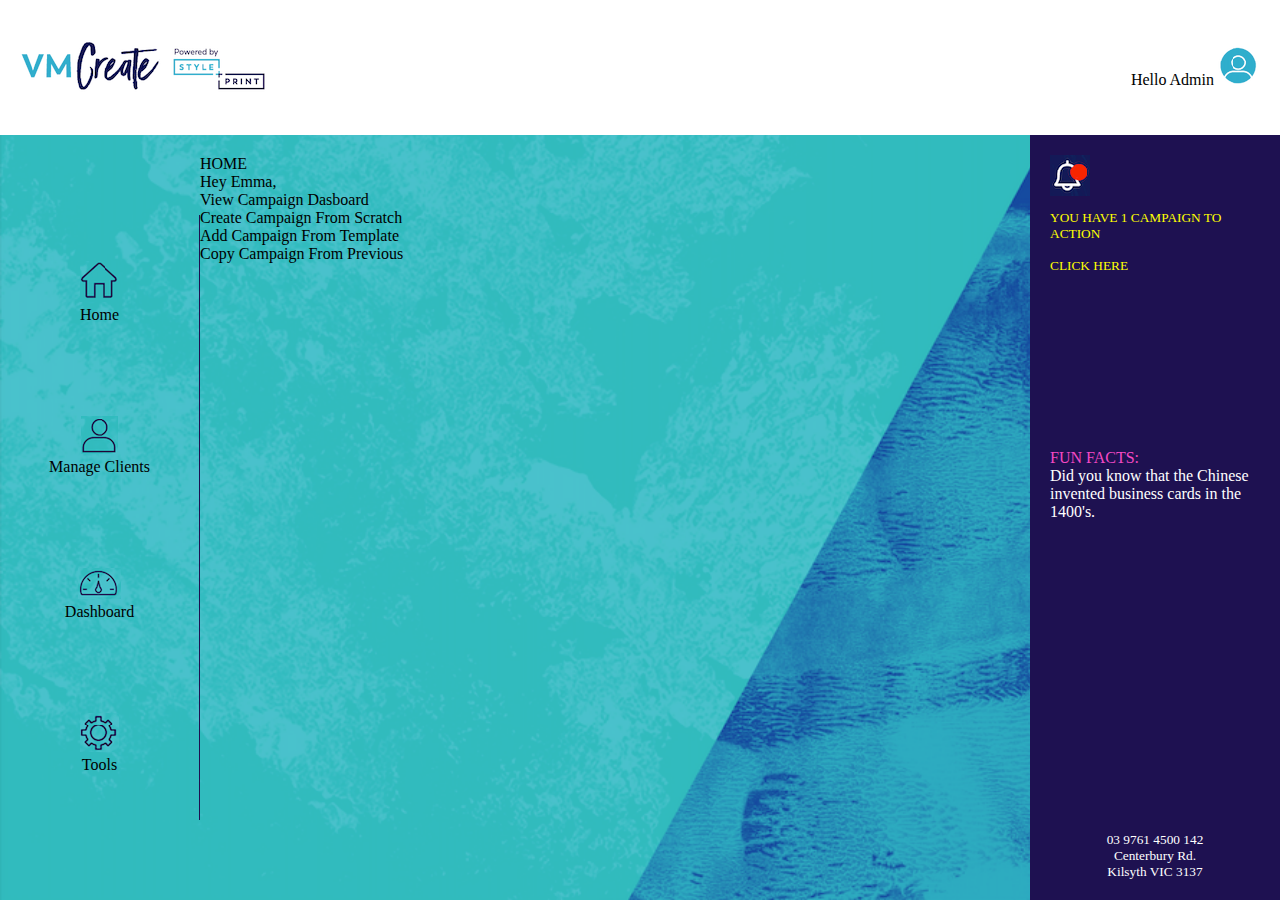
==== index.html @ e026ddf4 "responsive site layout" ====
<!DOCTYPE html>
<html class="no-js">
  <head>
    <meta charset="utf-8" />
    <meta http-equiv="X-UA-Compatible" content="IE=edge" />
    <title></title>
    <meta name="description" content="" />
    <meta name="viewport" content="width=device-width, initial-scale=1" />
    <link rel="stylesheet" href="styles/style.css" />
    <link
      rel="stylesheet"
      href="https://stackpath.bootstrapcdn.com/bootstrap/4.5.0/css/bootstrap.min.css"
      integrity="sha384-9aIt2nRpC12Uk9gS9baDl411NQApFmC26EwAOH8WgZl5MYYxFfc+NcPb1dKGj7Sk"
      crossorigin="anonymous"
    />
  </head>
  <body>
    <section class="main-container">
      <div class="page-header">
        <div class="header-home">
          <a href="/"><img class="home-logo-img" src="./images/homeLogo.png" /></a>
        </div>
        <div class="header-login">
          <span>Hello Admin</span>
          <a href="/"><img src="./images/accountIcon.png" /></a>
        </div>
      </div>
      <div class="left-sidebar">
        <div class="sidebar-icon">
          <img src="./images/homeIcon.png" />
          <p>Home</p>
        </div>
        <div class="sidebar-icon">
          <img src="./images/manageClientsIcon.png" />
          <p>Manage Clients</p>
        </div>
        <div class="sidebar-icon">
          <img src="./images/dasboardIcon.png" />
          <p>Dashboard</p>
        </div>
        <div class="sidebar-icon">
          <img src="./images/toolsIcon.png" />
          <p>Tools</p>
        </div>
      </div>

      <div class="main">
        <div class="main-header-container">
          <span class="main-primary-header">HOME</span><br />
          <span class="main-secondary-header">Hey Emma,</span>
        </div>

        <div class="campaign-dashboard">
          <span>View Campaign Dasboard</span>
        </div>

        <div class="campaign-boxes">
          <div class="campaign-box-item">
            <span>Create Campaign From Scratch</span>
          </div>

          <div class="campaign-box-item">
            <span>Add Campaign From Template</span>
          </div>

          <div class="campaign-box-item">
            <span>Copy Campaign From Previous</span>
          </div>
        </div>
      </div>

      <div class="right-sidebar">
        <div class="right-top">
          <div class="sidebar-icon">
            <img src="./images/rightBell.png" class="bell-image" />
            <p>
              You have 1 campaign to action<br /><br />
              <span>Click here</span>
            </p>
          </div>
        </div>
        <div class="right-middle">
          <p>
            <span>Fun Facts:</span><br />Did you know that the Chinese invented
            business cards in the 1400's.
          </p>
        </div>
        <div class="right-bottom">
          <p>
            03 9761 4500 142<br />
            Centerbury Rd.<br />
            Kilsyth VIC 3137
          </p>
        </div>
      </div>
    </section>
  </body>
</html>
---- styles/style.css ----
* {
  -webkit-box-sizing: border-box;
          box-sizing: border-box;
  padding: 0;
  margin: 0;
}

body {
  background: url(/images/backgroundHome.png);
  background-size: cover;
}

.main-container {
  display: -ms-grid;
  display: grid;
  width: 100vw;
  height: 100vh;
  grid-gap: 0;
  -ms-grid-rows: 15% 85%;
      grid-template-rows: 15% 85%;
      grid-template-areas: 'page-header  page-header page-header' 'left-sidebar main        right-sidebar';
}

.main-container .page-header {
  -ms-grid-row: 1;
  -ms-grid-column: 1;
  -ms-grid-column-span: 3;
  grid-area: page-header;
  background-color: #fff;
  display: -webkit-box;
  display: -ms-flexbox;
  display: flex;
  -webkit-box-pack: justify;
      -ms-flex-pack: justify;
          justify-content: space-between;
  -webkit-box-align: center;
      -ms-flex-align: center;
          align-items: center;
}

.main-container .page-header .header-home {
  margin-left: 20px;
}

.main-container .page-header .header-login {
  margin-right: 20px;
}

.main-container .main {
  -ms-grid-row: 2;
  -ms-grid-column: 2;
  grid-area: main;
  margin: 20px 0 0 0;
}

.main-container .left-sidebar {
  -ms-grid-row: 2;
  -ms-grid-column: 1;
  grid-area: left-sidebar;
  display: -ms-grid;
  display: grid;
  text-align: center;
  -webkit-box-align: center;
      -ms-flex-align: center;
          align-items: center;
  border-right: 1.3px solid #1E1151;
  margin: 80px 0;
}

.main-container .right-sidebar {
  -ms-grid-row: 2;
  -ms-grid-column: 3;
  grid-area: right-sidebar;
  background-color: #1E1151;
  color: #fff;
  display: -ms-grid;
  display: grid;
      grid-template-areas: 'right-top' 'right-middle' 'right-bottom';
}

.main-container .right-sidebar .right-top {
  text-transform: uppercase;
  font-size: smaller;
  color: #FFFF00;
  -ms-grid-row: 1;
  -ms-grid-column: 1;
  grid-area: right-top;
  display: -ms-grid;
  display: grid;
  -webkit-box-align: start;
      -ms-flex-align: start;
          align-items: flex-start;
  -webkit-box-pack: start;
      -ms-flex-pack: start;
          justify-content: flex-start;
  margin: 20px;
}

.main-container .right-sidebar .right-top .bell-image {
  margin-bottom: 10px;
}

.main-container .right-sidebar .right-middle {
  -ms-grid-row: 2;
  -ms-grid-column: 1;
  grid-area: right-middle;
  margin: 20px;
  -webkit-box-align: start;
      -ms-flex-align: start;
          align-items: flex-start;
  display: -ms-grid;
  display: grid;
}

.main-container .right-sidebar .right-middle span {
  text-transform: uppercase;
  color: #F549C4;
}

.main-container .right-sidebar .right-bottom {
  -ms-grid-row: 3;
  -ms-grid-column: 1;
  grid-area: right-bottom;
  text-align: center;
  display: -webkit-box;
  display: -ms-flexbox;
  display: flex;
  -webkit-box-align: end;
      -ms-flex-align: end;
          align-items: flex-end;
  -webkit-box-pack: center;
      -ms-flex-pack: center;
          justify-content: center;
  margin: 20px;
  font-size: smaller;
}

@media only screen and (max-width: 2214px) {
  .main-container {
    -ms-grid-columns: 350px auto 350px;
        grid-template-columns: 350px auto 350px;
  }
}

@media only screen and (max-width: 1400px) {
  .main-container {
    -ms-grid-columns: 200px auto 250px;
        grid-template-columns: 200px auto 250px;
  }
}

@media only screen and (max-width: 1024px) {
  .main-container {
    -ms-grid-columns: 200px auto 200px;
        grid-template-columns: 200px auto 200px;
  }
}

@media only screen and (max-width: 768px) {
  .main-container {
    -ms-grid-columns: 150px auto 150px;
        grid-template-columns: 150px auto 150px;
  }
}

@media only screen and (max-width: 567px) {
  .main-container {
    max-width: 100%;
    height: auto;
    -ms-grid-columns: 100%;
        grid-template-columns: 100%;
    -ms-grid-rows: 10% 5% 45% 40%;
        grid-template-rows: 10% 5% 45% 40%;
    row-gap: 5%;
        grid-template-areas: 'page-header' 'left-sidebar' 'main' 'right-sidebar';
  }
  .main-container .left-sidebar {
    -ms-grid-row: 2;
    -ms-grid-column: 1;
    grid-area: left-sidebar;
    display: -webkit-box;
    display: -ms-flexbox;
    display: flex;
    -webkit-box-align: center;
        -ms-flex-align: center;
            align-items: center;
    -webkit-box-pack: space-evenly;
        -ms-flex-pack: space-evenly;
            justify-content: space-evenly;
    margin-top: 40px;
  }
  .main-container .right-sidebar {
    -ms-grid-rows: 33.3% 33.3% 33.3%;
        grid-template-rows: 33.3% 33.3% 33.3%;
    text-align: center;
    display: -ms-grid;
    display: grid;
    -webkit-box-pack: center;
        -ms-flex-pack: center;
            justify-content: center;
  }
  .main-container .right-sidebar .right-top {
    text-align: center;
    display: -ms-grid;
    display: grid;
    -webkit-box-pack: center;
        -ms-flex-pack: center;
            justify-content: center;
  }
  .main-container .right-sidebar .right-middle {
    margin-top: 40px;
    margin-bottom: 100px;
  }
}
/*# sourceMappingURL=style.css.map */
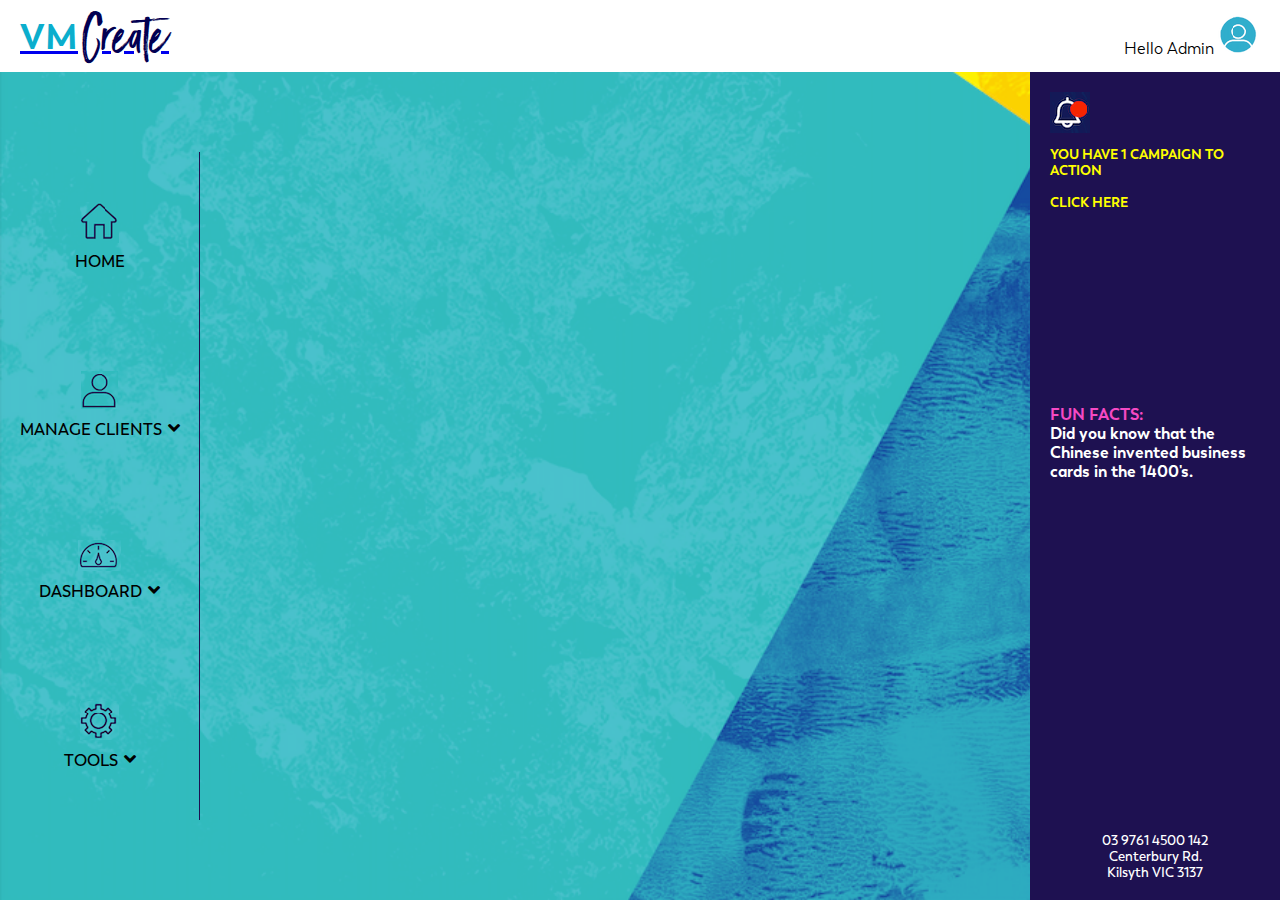
==== commit c2ad1fee: "css adjustments and font family" ====
--- a/index.html
+++ b/index.html
@@ -6,19 +6,21 @@
     <title></title>
     <meta name="description" content="" />
     <meta name="viewport" content="width=device-width, initial-scale=1" />
-    <link rel="stylesheet" href="styles/style.css" />
     <link
       rel="stylesheet"
       href="https://stackpath.bootstrapcdn.com/bootstrap/4.5.0/css/bootstrap.min.css"
       integrity="sha384-9aIt2nRpC12Uk9gS9baDl411NQApFmC26EwAOH8WgZl5MYYxFfc+NcPb1dKGj7Sk"
       crossorigin="anonymous"
     />
+    <link rel="stylesheet" href="https://cdnjs.cloudflare.com/ajax/libs/font-awesome/5.14.0/css/all.min.css">
+    <link rel="stylesheet" href="styles/style.css" />
   </head>
   <body>
     <section class="main-container">
       <div class="page-header">
         <div class="header-home">
-          <a href="/"><img class="home-logo-img" src="./images/homeLogo.png" /></a>
+          <a href="/"
+            ><span class="header-vm">VM</span><span class="header-create">Create<span></a>
         </div>
         <div class="header-login">
           <span>Hello Admin</span>
@@ -26,52 +28,53 @@
         </div>
       </div>
       <div class="left-sidebar">
-        <div class="sidebar-icon">
+        <div class="left-sidebar-icon">
           <img src="./images/homeIcon.png" />
           <p>Home</p>
+          
         </div>
-        <div class="sidebar-icon">
+        <div class="left-sidebar-icon">
           <img src="./images/manageClientsIcon.png" />
-          <p>Manage Clients</p>
+          <p>Manage Clients <i class="fa fa-angle-down" aria-hidden="true"></i></p>
         </div>
-        <div class="sidebar-icon">
+        <div class="left-sidebar-icon">
           <img src="./images/dasboardIcon.png" />
-          <p>Dashboard</p>
+          <p>Dashboard <i class="fa fa-angle-down" aria-hidden="true"></i></p>
         </div>
-        <div class="sidebar-icon">
+        <div class="left-sidebar-icon">
           <img src="./images/toolsIcon.png" />
-          <p>Tools</p>
+          <p>Tools <i class="fa fa-angle-down" aria-hidden="true"></i></p>
         </div>
       </div>
 
       <div class="main">
         <div class="main-header-container">
-          <span class="main-primary-header">HOME</span><br />
-          <span class="main-secondary-header">Hey Emma,</span>
+          <span class="main-primary-header"></span><br />
+          <span class="main-secondary-header"></span>
         </div>
 
         <div class="campaign-dashboard">
-          <span>View Campaign Dasboard</span>
+          <span></span>
         </div>
 
         <div class="campaign-boxes">
           <div class="campaign-box-item">
-            <span>Create Campaign From Scratch</span>
+            <span></span>
           </div>
 
           <div class="campaign-box-item">
-            <span>Add Campaign From Template</span>
+            <span></span>
           </div>
 
           <div class="campaign-box-item">
-            <span>Copy Campaign From Previous</span>
+            <span></span>
           </div>
         </div>
       </div>
 
       <div class="right-sidebar">
         <div class="right-top">
-          <div class="sidebar-icon">
+          <div class="right-sidebar-icon">
             <img src="./images/rightBell.png" class="bell-image" />
             <p>
               You have 1 campaign to action<br /><br />
--- a/styles/style.css
+++ b/styles/style.css
@@ -1,3 +1,23 @@
+@font-face {
+  font-family: Trenda-Regular;
+  src: url(/fonts/Trenda-Regular.otf);
+}
+
+@font-face {
+  font-family: Trenda-Bold;
+  src: url(/fonts/Trenda-Bold.otf);
+}
+
+@font-face {
+  font-family: Trenda-Semibold;
+  src: url(/fonts/Trenda-Semibold.otf);
+}
+
+@font-face {
+  font-family: Black-Diamond;
+  src: url(/fonts/Black-Diamond.ttf);
+}
+
 * {
   -webkit-box-sizing: border-box;
           box-sizing: border-box;
@@ -5,19 +25,30 @@
   margin: 0;
 }
 
+html,
+body {
+  font-family: Trenda-Regular, sans-serif;
+  -ms-text-size-adjust: 100%;
+  -webkit-text-size-adjust: 100%;
+}
+
 body {
   background: url(/images/backgroundHome.png);
   background-size: cover;
 }
 
+a:hover {
+  text-decoration: none;
+}
+
 .main-container {
   display: -ms-grid;
   display: grid;
   width: 100vw;
   height: 100vh;
   grid-gap: 0;
-  -ms-grid-rows: 15% 85%;
-      grid-template-rows: 15% 85%;
+  -ms-grid-rows: 8% 92%;
+      grid-template-rows: 8% 92%;
       grid-template-areas: 'page-header  page-header page-header' 'left-sidebar main        right-sidebar';
 }
 
@@ -40,6 +71,22 @@
 
 .main-container .page-header .header-home {
   margin-left: 20px;
+  display: -webkit-box;
+  display: -ms-flexbox;
+  display: flex;
+  font-size: 36px;
+}
+
+.main-container .page-header .header-home .header-vm {
+  font-family: Trenda-Bold, sans-serif;
+  color: #0BAECD;
+}
+
+.main-container .page-header .header-home .header-create {
+  font-family: Black-Diamond, sans-serif;
+  color: #020052;
+  margin-left: 3px;
+  font-size: 48px;
 }
 
 .main-container .page-header .header-login {
@@ -57,6 +104,8 @@
   -ms-grid-row: 2;
   -ms-grid-column: 1;
   grid-area: left-sidebar;
+  text-transform: uppercase;
+  font-family: Trenda-Semibold, sans-serif;
   display: -ms-grid;
   display: grid;
   text-align: center;
@@ -67,11 +116,21 @@
   margin: 80px 0;
 }
 
+.main-container .left-sidebar .left-sidebar-icon p {
+  margin-top: 5px;
+}
+
+.main-container .left-sidebar .left-sidebar-icon p .fa-angle-down {
+  margin-left: 2px;
+  font-size: larger;
+}
+
 .main-container .right-sidebar {
   -ms-grid-row: 2;
   -ms-grid-column: 3;
   grid-area: right-sidebar;
   background-color: #1E1151;
+  font-family: Trenda-Bold, sans-serif;
   color: #fff;
   display: -ms-grid;
   display: grid;
@@ -121,6 +180,7 @@
   -ms-grid-row: 3;
   -ms-grid-column: 1;
   grid-area: right-bottom;
+  font-family: Trenda-Semibold, sans-serif;
   text-align: center;
   display: -webkit-box;
   display: -ms-flexbox;
@@ -158,8 +218,8 @@
 
 @media only screen and (max-width: 768px) {
   .main-container {
-    -ms-grid-columns: 150px auto 150px;
-        grid-template-columns: 150px auto 150px;
+    -ms-grid-columns: 175px auto 200px;
+        grid-template-columns: 175px auto 200px;
   }
 }
 
@@ -181,13 +241,17 @@
     display: -webkit-box;
     display: -ms-flexbox;
     display: flex;
-    -webkit-box-align: center;
-        -ms-flex-align: center;
-            align-items: center;
+    -webkit-box-align: baseline;
+        -ms-flex-align: baseline;
+            align-items: baseline;
     -webkit-box-pack: space-evenly;
         -ms-flex-pack: space-evenly;
             justify-content: space-evenly;
-    margin-top: 40px;
+    padding: 0 30px;
+    margin-top: 0;
+  }
+  .main-container .left-sidebar .left-sidebar-icon {
+    margin-right: 15px;
   }
   .main-container .right-sidebar {
     -ms-grid-rows: 33.3% 33.3% 33.3%;
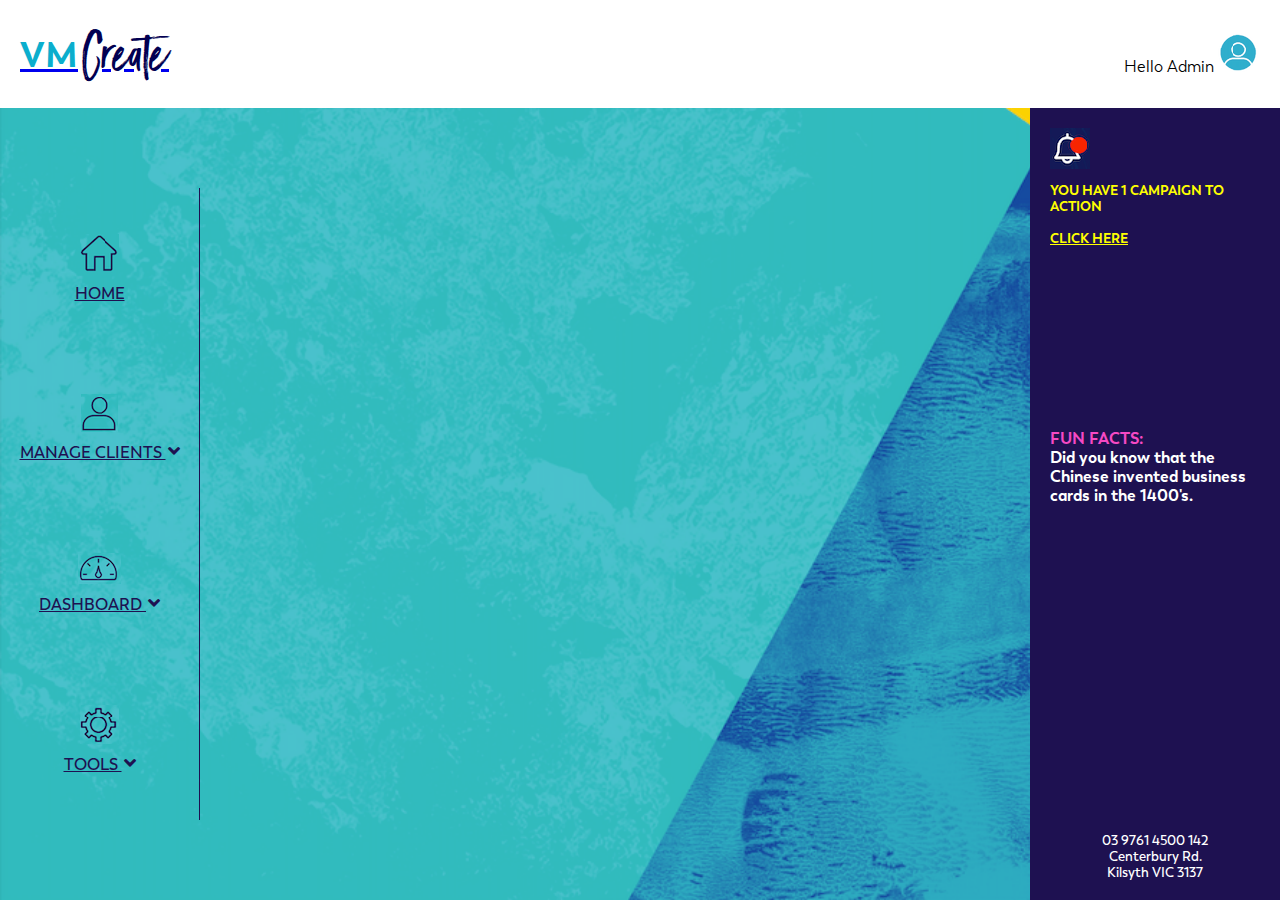
==== commit 721ee767: "link color changes" ====
--- a/index.html
+++ b/index.html
@@ -28,23 +28,30 @@
         </div>
       </div>
       <div class="left-sidebar">
-        <div class="left-sidebar-icon">
-          <img src="./images/homeIcon.png" />
-          <p>Home</p>
-          
-        </div>
-        <div class="left-sidebar-icon">
-          <img src="./images/manageClientsIcon.png" />
-          <p>Manage Clients <i class="fa fa-angle-down" aria-hidden="true"></i></p>
-        </div>
-        <div class="left-sidebar-icon">
-          <img src="./images/dasboardIcon.png" />
-          <p>Dashboard <i class="fa fa-angle-down" aria-hidden="true"></i></p>
-        </div>
-        <div class="left-sidebar-icon">
-          <img src="./images/toolsIcon.png" />
-          <p>Tools <i class="fa fa-angle-down" aria-hidden="true"></i></p>
-        </div>
+        <a href="/">
+          <div class="left-sidebar-icon">
+            <img src="./images/homeIcon.png" />
+            <p>Home</p>       
+          </div>
+        </a>
+        <a href="/">
+          <div class="left-sidebar-icon">
+            <img src="./images/manageClientsIcon.png" />
+            <p>Manage Clients <i class="fa fa-angle-down" aria-hidden="true"></i></p>
+          </div>
+        </a>
+        <a href="/">
+          <div class="left-sidebar-icon">
+            <img src="./images/dasboardIcon.png" />
+            <p>Dashboard <i class="fa fa-angle-down" aria-hidden="true"></i></p>
+          </div>
+        </a>
+        <a href="/">
+          <div class="left-sidebar-icon">
+            <img src="./images/toolsIcon.png" />
+            <p>Tools <i class="fa fa-angle-down" aria-hidden="true"></i></p>
+          </div>
+        </a>
       </div>
 
       <div class="main">
@@ -78,7 +85,7 @@
             <img src="./images/rightBell.png" class="bell-image" />
             <p>
               You have 1 campaign to action<br /><br />
-              <span>Click here</span>
+              <a href="/"><span>Click here</span></a>
             </p>
           </div>
         </div>
--- a/styles/style.css
+++ b/styles/style.css
@@ -47,8 +47,8 @@
   width: 100vw;
   height: 100vh;
   grid-gap: 0;
-  -ms-grid-rows: 8% 92%;
-      grid-template-rows: 8% 92%;
+  -ms-grid-rows: 12% 88%;
+      grid-template-rows: 12% 88%;
       grid-template-areas: 'page-header  page-header page-header' 'left-sidebar main        right-sidebar';
 }
 
@@ -116,6 +116,14 @@
   margin: 80px 0;
 }
 
+.main-container .left-sidebar a {
+  color: #1E1151;
+}
+
+.main-container .left-sidebar a:hover {
+  color: #eee;
+}
+
 .main-container .left-sidebar .left-sidebar-icon p {
   margin-top: 5px;
 }
@@ -153,6 +161,14 @@
       -ms-flex-pack: start;
           justify-content: flex-start;
   margin: 20px;
+}
+
+.main-container .right-sidebar .right-top .right-sidebar-icon p a {
+  color: #FFFF00;
+}
+
+.main-container .right-sidebar .right-top .right-sidebar-icon p a:hover {
+  color: #F549C4;
 }
 
 .main-container .right-sidebar .right-top .bell-image {
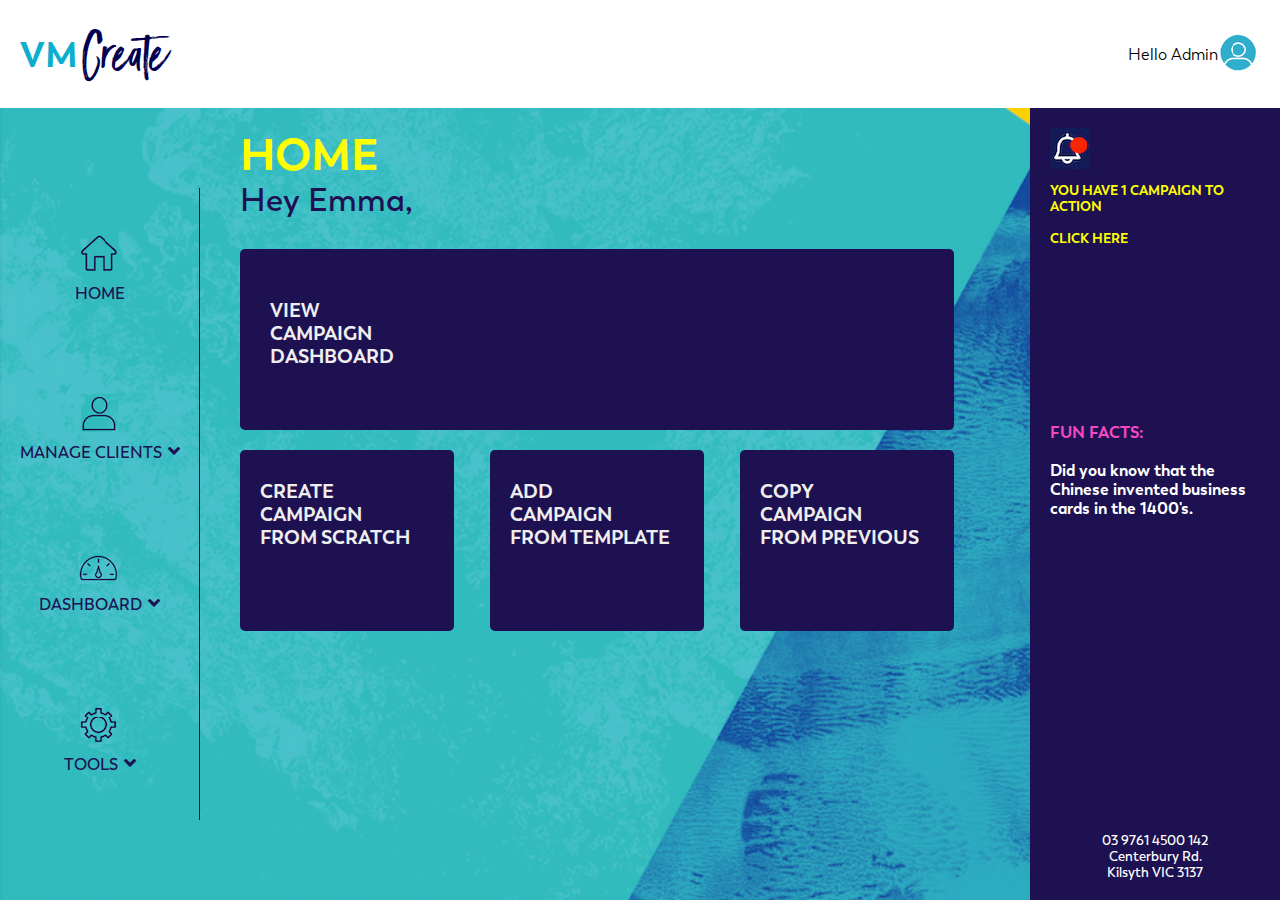
==== commit e3573645: "layout responsiveness changes and main section in homepage" ====
--- a/index.html
+++ b/index.html
@@ -6,21 +6,28 @@
     <title></title>
     <meta name="description" content="" />
     <meta name="viewport" content="width=device-width, initial-scale=1" />
+    <!--
+      <link
+        rel="stylesheet"
+        href="https://stackpath.bootstrapcdn.com/bootstrap/4.5.0/css/bootstrap.min.css"
+        integrity="sha384-9aIt2nRpC12Uk9gS9baDl411NQApFmC26EwAOH8WgZl5MYYxFfc+NcPb1dKGj7Sk"
+        crossorigin="anonymous"
+      />
+    -->
     <link
       rel="stylesheet"
-      href="https://stackpath.bootstrapcdn.com/bootstrap/4.5.0/css/bootstrap.min.css"
-      integrity="sha384-9aIt2nRpC12Uk9gS9baDl411NQApFmC26EwAOH8WgZl5MYYxFfc+NcPb1dKGj7Sk"
-      crossorigin="anonymous"
+      href="https://cdnjs.cloudflare.com/ajax/libs/font-awesome/5.14.0/css/all.min.css"
     />
-    <link rel="stylesheet" href="https://cdnjs.cloudflare.com/ajax/libs/font-awesome/5.14.0/css/all.min.css">
-    <link rel="stylesheet" href="styles/style.css" />
+    <link rel="stylesheet" href="/styles/css/styles.css" />
   </head>
   <body>
     <section class="main-container">
       <div class="page-header">
         <div class="header-home">
           <a href="/"
-            ><span class="header-vm">VM</span><span class="header-create">Create<span></a>
+            ><span class="header-vm">VM</span
+            ><span class="header-create">Create</span></a
+          >
         </div>
         <div class="header-login">
           <span>Hello Admin</span>
@@ -31,13 +38,15 @@
         <a href="/">
           <div class="left-sidebar-icon">
             <img src="./images/homeIcon.png" />
-            <p>Home</p>       
+            <p>Home</p>
           </div>
         </a>
         <a href="/">
           <div class="left-sidebar-icon">
             <img src="./images/manageClientsIcon.png" />
-            <p>Manage Clients <i class="fa fa-angle-down" aria-hidden="true"></i></p>
+            <p>
+              Manage Clients <i class="fa fa-angle-down" aria-hidden="true"></i>
+            </p>
           </div>
         </a>
         <a href="/">
@@ -56,25 +65,42 @@
 
       <div class="main">
         <div class="main-header-container">
-          <span class="main-primary-header"></span><br />
-          <span class="main-secondary-header"></span>
+          <span class="main-primary-header">Home</span>
+          <br />
+          <span class="main-secondary-header">Hey Emma,</span>
         </div>
 
-        <div class="campaign-dashboard">
-          <span></span>
-        </div>
+        <div class="box-container">
+            <a class="campaign-dashboard" href="/">
+              <div class="campaign-dashboard-text">
+                <span>View</span><br />
+                <span>Campaign</span><br />
+                <span>Dashboard</span>
+              </div>
+            </a>
 
-        <div class="campaign-boxes">
-          <div class="campaign-box-item">
-            <span></span>
-          </div>
+            <a class="campaign-box campaign-box-item-1" href="/">
+              <div class="campaign-box-text">
+                <span>Create</span><br />
+                <span>Campaign</span><br />
+                <span>From Scratch</span>
+              </div>
+            </a>
 
-          <div class="campaign-box-item">
-            <span></span>
-          </div>
+          <a class="campaign-box campaign-box-item-2" href="/">
+            <div class="campaign-box-text">
+              <span>Add</span><br />
+              <span>Campaign</span><br />
+              <span>From Template</span>
+            </div>
+          </a>
 
-          <div class="campaign-box-item">
-            <span></span>
+          <div class="campaign-box campaign-box-item-3">
+            <div class="campaign-box-text">
+              <span>Copy</span><br />
+              <span>Campaign</span><br />
+              <span>From Previous</span>
+            </div>
           </div>
         </div>
       </div>
@@ -91,8 +117,8 @@
         </div>
         <div class="right-middle">
           <p>
-            <span>Fun Facts:</span><br />Did you know that the Chinese invented
-            business cards in the 1400's.
+            <span>Fun Facts:</span><br /><br />Did you know that the Chinese
+            invented business cards in the 1400's.
           </p>
         </div>
         <div class="right-bottom">
--- a/styles/css/styles.css
+++ b/styles/css/styles.css
@@ -0,0 +1,488 @@
+@font-face {
+  font-family: Trenda-Regular;
+  src: url(/fonts/Trenda-Regular.otf);
+}
+@font-face {
+  font-family: Trenda-Bold;
+  src: url(/fonts/Trenda-Bold.otf);
+}
+@font-face {
+  font-family: Trenda-Semibold;
+  src: url(/fonts/Trenda-Semibold.otf);
+}
+@font-face {
+  font-family: Black-Diamond;
+  src: url(/fonts/Black-Diamond.ttf);
+}
+body {
+  background: url(/images/backgroundHome.png);
+  background-size: cover;
+}
+body a {
+  text-decoration: none;
+  color: #eee;
+}
+body .main-container {
+  display: grid;
+  width: 100vw;
+  height: 100vh;
+  grid-gap: 0;
+  column-gap: 40px;
+  grid-template-rows: 12% 88%;
+  grid-template-areas: "page-header  page-header page-header" "left-sidebar main        right-sidebar";
+}
+body .main-container .page-header {
+  grid-area: page-header;
+  background-color: #fff;
+  display: flex;
+  justify-content: space-between;
+  align-items: center;
+}
+body .main-container .page-header .header-home {
+  margin-left: 20px;
+  display: flex;
+  font-size: 36px;
+}
+body .main-container .page-header .header-home .header-vm {
+  font-family: Trenda-Bold, sans-serif;
+  color: #0BAECD;
+}
+body .main-container .page-header .header-home .header-create {
+  font-family: Black-Diamond, sans-serif;
+  color: #020052;
+  margin-left: 3px;
+  font-size: 48px;
+}
+body .main-container .page-header .header-login {
+  margin-right: 20px;
+  display: flex;
+  justify-content: space-between;
+  align-items: center;
+}
+body .main-container .main {
+  grid-area: main;
+  margin: 20px 0 0 0;
+}
+body .main-container .left-sidebar {
+  grid-area: left-sidebar;
+  text-transform: uppercase;
+  font-family: Trenda-Semibold, sans-serif;
+  display: grid;
+  text-align: center;
+  align-items: center;
+  border-right: 1.3px solid #1E1151;
+  margin: 80px 0;
+}
+body .main-container .left-sidebar a {
+  color: #1E1151;
+}
+body .main-container .left-sidebar a:hover {
+  color: #eee;
+}
+body .main-container .left-sidebar .left-sidebar-icon p {
+  margin-top: 5px;
+}
+body .main-container .left-sidebar .left-sidebar-icon p .fa-angle-down {
+  margin-left: 2px;
+  font-size: larger;
+}
+body .main-container .right-sidebar {
+  grid-area: right-sidebar;
+  background-color: #1E1151;
+  font-family: Trenda-Bold, sans-serif;
+  color: #fff;
+  display: grid;
+  grid-template-areas: "right-top" "right-middle" "right-bottom";
+}
+body .main-container .right-sidebar .right-top {
+  text-transform: uppercase;
+  font-size: smaller;
+  color: #FFFF00;
+  grid-area: right-top;
+  display: grid;
+  align-items: flex-start;
+  justify-content: flex-start;
+  margin: 20px;
+}
+body .main-container .right-sidebar .right-top .right-sidebar-icon p a {
+  color: #FFFF00;
+}
+body .main-container .right-sidebar .right-top .right-sidebar-icon p a:hover {
+  color: #F549C4;
+}
+body .main-container .right-sidebar .right-top .bell-image {
+  margin-bottom: 10px;
+}
+body .main-container .right-sidebar .right-middle {
+  grid-area: right-middle;
+  margin: 20px;
+  align-items: flex-start;
+  display: grid;
+}
+body .main-container .right-sidebar .right-middle span {
+  text-transform: uppercase;
+  color: #F549C4;
+}
+body .main-container .right-sidebar .right-bottom {
+  grid-area: right-bottom;
+  font-family: Trenda-Semibold, sans-serif;
+  text-align: center;
+  display: flex;
+  align-items: flex-end;
+  justify-content: center;
+  margin: 20px;
+  font-size: smaller;
+}
+@media only screen and (max-width: 2214px) and (min-width: 1401px) {
+  body .main-container {
+    grid-template-columns: 350px auto 350px;
+  }
+}
+@media only screen and (max-width: 1400px) and (min-width: 1025px) {
+  body .main-container {
+    grid-template-columns: 200px auto 250px;
+  }
+}
+@media only screen and (max-width: 1024px) and (min-width: 769px) {
+  body .main-container {
+    grid-template-columns: 200px auto 200px;
+  }
+}
+@media only screen and (max-width: 768px) and (min-width: 577px) {
+  body .main-container {
+    grid-template-columns: 175px auto 200px;
+  }
+}
+@media only screen and (max-width: 567px) and (min-width: 350px) {
+  body .main-container {
+    max-width: 100%;
+    height: auto;
+    grid-template-columns: 100%;
+    grid-template-rows: 10% 5% 45% 40%;
+    row-gap: 5%;
+    grid-template-areas: "page-header" "left-sidebar" "main" "right-sidebar";
+  }
+  body .main-container .left-sidebar {
+    grid-area: left-sidebar;
+    display: flex;
+    align-items: baseline;
+    justify-content: space-evenly;
+    padding: 0 30px;
+    margin-top: 0;
+  }
+  body .main-container .left-sidebar .left-sidebar-icon {
+    margin-right: 15px;
+  }
+  body .main-container .right-sidebar {
+    grid-template-rows: 33.3% 33.3% 33.3%;
+    text-align: center;
+    display: grid;
+    justify-content: center;
+  }
+  body .main-container .right-sidebar .right-top {
+    text-align: center;
+    display: grid;
+    justify-content: center;
+  }
+  body .main-container .right-sidebar .right-middle {
+    margin-top: 40px;
+    margin-bottom: 100px;
+  }
+}
+@media only screen and (max-width: 349px) and (min-width: 300px) {
+  body .main-container {
+    max-width: 100%;
+    height: auto;
+    grid-template-columns: 100%;
+    grid-template-rows: 10% 5% 45% 40%;
+    row-gap: 5%;
+    grid-template-areas: "page-header" "left-sidebar" "main" "right-sidebar";
+  }
+  body .main-container .left-sidebar {
+    grid-area: left-sidebar;
+    display: flex;
+    align-items: baseline;
+    justify-content: space-evenly;
+    padding: 0 30px;
+    margin-top: 0;
+  }
+  body .main-container .left-sidebar .left-sidebar-icon {
+    margin-right: 5px;
+  }
+  body .main-container .right-sidebar {
+    grid-template-rows: 33.3% 33.3% 33.3%;
+    text-align: center;
+    display: grid;
+    justify-content: center;
+  }
+  body .main-container .right-sidebar .right-top {
+    text-align: center;
+    display: grid;
+    justify-content: center;
+  }
+  body .main-container .right-sidebar .right-middle {
+    margin-top: 40px;
+    margin-bottom: 100px;
+  }
+}
+@media only screen and (max-width: 299px) and (min-width: 100px) {
+  body .main-container {
+    max-width: 100%;
+    height: auto;
+    grid-template-columns: 100%;
+    grid-template-rows: 10% 5% 45% 40%;
+    row-gap: 5%;
+    grid-template-areas: "page-header" "left-sidebar" "main" "right-sidebar";
+  }
+  body .main-container .left-sidebar {
+    grid-area: left-sidebar;
+    display: flex;
+    align-items: baseline;
+    justify-content: space-evenly;
+    padding: 0 30px;
+    margin-top: 0;
+  }
+  body .main-container .left-sidebar .left-sidebar-icon {
+    margin-right: 0;
+  }
+  body .main-container .right-sidebar {
+    grid-template-rows: 33.3% 33.3% 33.3%;
+    text-align: center;
+    display: grid;
+    justify-content: center;
+  }
+  body .main-container .right-sidebar .right-top {
+    text-align: center;
+    display: grid;
+    justify-content: center;
+  }
+  body .main-container .right-sidebar .right-middle {
+    margin-top: 40px;
+    margin-bottom: 100px;
+  }
+}
+
+@font-face {
+  font-family: Trenda-Regular;
+  src: url(/fonts/Trenda-Regular.otf);
+}
+@font-face {
+  font-family: Trenda-Bold;
+  src: url(/fonts/Trenda-Bold.otf);
+}
+@font-face {
+  font-family: Trenda-Semibold;
+  src: url(/fonts/Trenda-Semibold.otf);
+}
+@font-face {
+  font-family: Black-Diamond;
+  src: url(/fonts/Black-Diamond.ttf);
+}
+.main .main-primary-header {
+  color: #FFFF00;
+  font-family: Trenda-Bold;
+  font-size: 2.75rem;
+  text-transform: uppercase;
+}
+.main .main-secondary-header {
+  color: #1E1151;
+  font-family: Trenda-Semibold;
+  font-size: 2rem;
+}
+.main .box-container {
+  margin-top: 30px;
+  display: grid;
+  grid-template-columns: repeat(21, 1fr);
+  row-gap: 20px;
+}
+.main .box-container .campaign-dashboard:hover,
+.main .box-container .campaign-box:hover {
+  filter: brightness(110%);
+}
+.main .box-container .campaign-dashboard {
+  grid-column: 1/21;
+  padding-bottom: 7rem;
+  border-radius: 5px;
+  background-color: #1E1151;
+  color: #eee;
+  justify-content: space-around;
+}
+.main .box-container .campaign-dashboard .campaign-dashboard-text {
+  font-family: Trenda-Bold;
+  text-transform: uppercase;
+  font-size: 120%;
+  position: relative;
+  top: 50px;
+  left: 30px;
+}
+.main .box-container .campaign-box {
+  border-radius: 5px;
+  background-color: #1E1151;
+  color: #eee;
+  padding-bottom: 7rem;
+}
+.main .box-container .campaign-box .campaign-box-text {
+  font-family: Trenda-Bold;
+  text-transform: uppercase;
+  font-size: 120%;
+  position: relative;
+  top: 30px;
+  left: 20px;
+}
+.main .box-container .campaign-box-item-1 {
+  grid-column: 1/7;
+}
+.main .box-container .campaign-box-item-2 {
+  grid-column: 8/14;
+}
+.main .box-container .campaign-box-item-3 {
+  grid-column: 15/21;
+}
+@media only screen and (min-width: 1400px) {
+  .main .box-container {
+    grid-template-columns: repeat(29, 1fr);
+  }
+  .main .box-container .campaign-dashboard {
+    grid-column: 1/31;
+    padding-bottom: 14rem;
+  }
+  .main .box-container .campaign-dashboard .campaign-dashboard-text {
+    font-size: 150%;
+    top: 65px;
+    left: 40px;
+  }
+  .main .box-container .campaign-box {
+    padding-bottom: 14rem;
+  }
+  .main .box-container .campaign-box .campaign-box-text {
+    font-size: 150%;
+    top: 65px;
+    left: 40px;
+  }
+  .main .box-container .campaign-box-item-1 {
+    grid-column: 1/10;
+  }
+  .main .box-container .campaign-box-item-2 {
+    grid-column: 11/20;
+  }
+  .main .box-container .campaign-box-item-3 {
+    grid-column: 21/30;
+  }
+}
+@media only screen and (max-width: 1024px) and (min-width: 769px) {
+  .main .box-container {
+    grid-template-columns: repeat(23, 1fr);
+  }
+  .main .box-container .campaign-dashboard {
+    grid-column: 1/24;
+    padding-bottom: 10rem;
+  }
+  .main .box-container .campaign-dashboard .campaign-dashboard-text {
+    font-size: 120%;
+    top: 50px;
+    left: 40px;
+  }
+  .main .box-container .campaign-box {
+    padding-bottom: 9rem;
+  }
+  .main .box-container .campaign-box .campaign-box-text {
+    font-size: 120%;
+    top: 45px;
+    left: 40px;
+  }
+  .main .box-container .campaign-box-item-1 {
+    grid-column: 1/12;
+  }
+  .main .box-container .campaign-box-item-2 {
+    grid-column: 13/24;
+  }
+  .main .box-container .campaign-box-item-3 {
+    grid-column: 1/24;
+  }
+}
+@media only screen and (max-width: 768px) and (min-width: 577px) {
+  .main .box-container {
+    grid-template-columns: repeat(18, 1fr);
+  }
+  .main .box-container .campaign-dashboard {
+    grid-column: 1/19;
+    padding-bottom: 4rem;
+  }
+  .main .box-container .campaign-dashboard .campaign-dashboard-text {
+    font-size: 100%;
+    top: 30px;
+    left: 15px;
+  }
+  .main .box-container .campaign-box {
+    padding-bottom: 4rem;
+  }
+  .main .box-container .campaign-box .campaign-box-text {
+    font-size: 80%;
+    top: 20px;
+    left: 15px;
+  }
+  .main .box-container .campaign-box-item-1 {
+    grid-column: 1/10;
+  }
+  .main .box-container .campaign-box-item-2 {
+    grid-column: 11/20;
+  }
+  .main .box-container .campaign-box-item-3 {
+    grid-column: 1/20;
+  }
+}
+@media only screen and (max-width: 576px) {
+  .main .main-header-container {
+    text-align: center;
+  }
+  .main .box-container {
+    grid-template-columns: repeat(3, 1fr);
+    margin: 20px 40px;
+  }
+  .main .box-container .campaign-dashboard {
+    grid-column: 1/4;
+    padding-bottom: 3rem;
+  }
+  .main .box-container .campaign-dashboard .campaign-dashboard-text {
+    font-size: 100%;
+    top: 25px;
+    left: 30px;
+  }
+  .main .box-container .campaign-box {
+    padding-bottom: 2rem;
+  }
+  .main .box-container .campaign-box .campaign-box-text {
+    font-size: 100%;
+    top: 15px;
+    left: 30px;
+  }
+  .main .box-container .campaign-box-item-1 {
+    grid-column: 1/4;
+  }
+  .main .box-container .campaign-box-item-2 {
+    grid-column: 1/4;
+  }
+  .main .box-container .campaign-box-item-3 {
+    grid-column: 1/4;
+  }
+}
+
+* {
+  box-sizing: border-box;
+  padding: 0;
+  margin: 0;
+}
+
+html,
+body {
+  font-family: Trenda-Regular, sans-serif;
+  -ms-text-size-adjust: 100%;
+  -webkit-text-size-adjust: 100%;
+}
+
+body {
+  background: url(/images/backgroundHome.png);
+  background-size: cover;
+}
+
+/*# sourceMappingURL=styles.css.map */
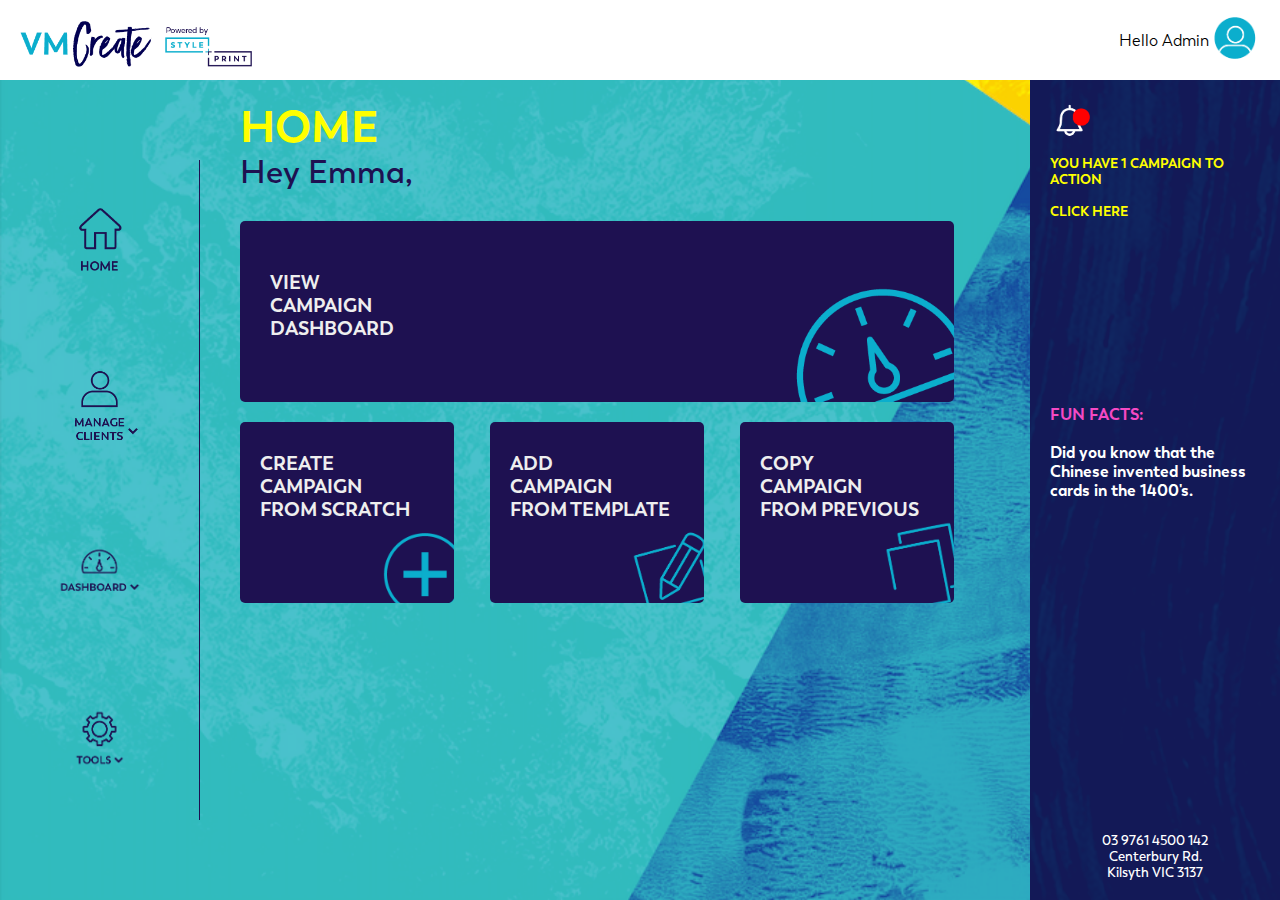
==== commit e2349223: "dashboard page, table, adding original images and general layout adjustments" ====
--- a/index.html
+++ b/index.html
@@ -21,57 +21,64 @@
     <link rel="stylesheet" href="/styles/css/styles.css" />
   </head>
   <body>
-    <section class="main-container">
-      <div class="page-header">
-        <div class="header-home">
-          <a href="/"
-            ><span class="header-vm">VM</span
-            ><span class="header-create">Create</span></a
-          >
-        </div>
-        <div class="header-login">
-          <span>Hello Admin</span>
-          <a href="/"><img src="./images/accountIcon.png" /></a>
-        </div>
-      </div>
-      <div class="left-sidebar">
-        <a href="/">
-          <div class="left-sidebar-icon">
-            <img src="./images/homeIcon.png" />
-            <p>Home</p>
+    <div class="home">
+      <section class="main-container">
+        <div class="page-header">
+          <div class="header-home">
+            <a href="/">
+              <img src="/images/logo1.png" alt="" />
+            </a>
           </div>
-        </a>
-        <a href="/">
-          <div class="left-sidebar-icon">
-            <img src="./images/manageClientsIcon.png" />
-            <p>
-              Manage Clients <i class="fa fa-angle-down" aria-hidden="true"></i>
-            </p>
+          <div class="header-login">
+            <span>Hello Admin</span>
+            <a href="#"><img src="./images/accountIcon1.png" /></a>
           </div>
-        </a>
-        <a href="/">
-          <div class="left-sidebar-icon">
-            <img src="./images/dasboardIcon.png" />
-            <p>Dashboard <i class="fa fa-angle-down" aria-hidden="true"></i></p>
-          </div>
-        </a>
-        <a href="/">
-          <div class="left-sidebar-icon">
-            <img src="./images/toolsIcon.png" />
-            <p>Tools <i class="fa fa-angle-down" aria-hidden="true"></i></p>
-          </div>
-        </a>
-      </div>
-
-      <div class="main">
-        <div class="main-header-container">
-          <span class="main-primary-header">Home</span>
-          <br />
-          <span class="main-secondary-header">Hey Emma,</span>
         </div>
 
-        <div class="box-container">
-            <a class="campaign-dashboard" href="/">
+        <div class="left-sidebar">
+          <a href="/">
+            <div class="left-sidebar-icon">
+              <img
+                class="left-sidebar-icon-image left-sidebar-icon-home"
+                src="./images/homeIcon1.png"
+              />
+            </div>
+          </a>
+          <a href="#">
+            <div class="left-sidebar-icon">
+              <img
+                class="left-sidebar-icon-image"
+                src="./images/clientsIcon1.png"
+              />
+            </div>
+          </a>
+          <a href="/dashboard.html">
+            <div class="left-sidebar-icon">
+              <img
+                class="left-sidebar-icon-image"
+                src="./images/dashboardIcon1.png"
+              />
+            </div>
+          </a>
+          <a href="#">
+            <div class="left-sidebar-icon">
+              <img
+                class="left-sidebar-icon-image"
+                src="./images/toolsIcon1.png"
+              />
+            </div>
+          </a>
+        </div>
+
+        <div class="main">
+          <div class="main-header-container">
+            <span class="main-primary-header">Home</span>
+            <br />
+            <span class="main-secondary-header">Hey Emma,</span>
+          </div>
+
+          <div class="box-container">
+            <a class="campaign-dashboard" href="/dashboard.html">
               <div class="campaign-dashboard-text">
                 <span>View</span><br />
                 <span>Campaign</span><br />
@@ -87,48 +94,53 @@
               </div>
             </a>
 
-          <a class="campaign-box campaign-box-item-2" href="/">
-            <div class="campaign-box-text">
-              <span>Add</span><br />
-              <span>Campaign</span><br />
-              <span>From Template</span>
-            </div>
-          </a>
+            <a class="campaign-box campaign-box-item-2" href="/">
+              <div class="campaign-box-text">
+                <span>Add</span><br />
+                <span>Campaign</span><br />
+                <span>From Template</span>
+              </div>
+            </a>
 
-          <div class="campaign-box campaign-box-item-3">
-            <div class="campaign-box-text">
-              <span>Copy</span><br />
-              <span>Campaign</span><br />
-              <span>From Previous</span>
+            <a class="campaign-box campaign-box-item-3" href="/">
+              <div class="campaign-box-text">
+                <span>Copy</span><br />
+                <span>Campaign</span><br />
+                <span>From Previous</span>
+              </div>
+            </a>
+          </div>
+        </div>
+
+        <div class="right-sidebar">
+          <div class="right-top">
+            <div class="right-sidebar-icon">
+              <img
+                class="right-sidebar-bell-image"
+                src="./images/bellNot.png"
+                class="bell-image"
+              />
+              <p>
+                You have 1 campaign to action<br /><br />
+                <a href="/"><span>Click here</span></a>
+              </p>
             </div>
           </div>
-        </div>
-      </div>
-
-      <div class="right-sidebar">
-        <div class="right-top">
-          <div class="right-sidebar-icon">
-            <img src="./images/rightBell.png" class="bell-image" />
+          <div class="right-middle">
             <p>
-              You have 1 campaign to action<br /><br />
-              <a href="/"><span>Click here</span></a>
+              <span>Fun Facts:</span><br /><br />Did you know that the Chinese
+              invented business cards in the 1400's.
+            </p>
+          </div>
+          <div class="right-bottom">
+            <p>
+              03 9761 4500 142<br />
+              Centerbury Rd.<br />
+              Kilsyth VIC 3137
             </p>
           </div>
         </div>
-        <div class="right-middle">
-          <p>
-            <span>Fun Facts:</span><br /><br />Did you know that the Chinese
-            invented business cards in the 1400's.
-          </p>
-        </div>
-        <div class="right-bottom">
-          <p>
-            03 9761 4500 142<br />
-            Centerbury Rd.<br />
-            Kilsyth VIC 3137
-          </p>
-        </div>
-      </div>
-    </section>
+      </section>
+    </div>
   </body>
 </html>
--- a/styles/css/styles.css
+++ b/styles/css/styles.css
@@ -13,22 +13,25 @@
 @font-face {
   font-family: Black-Diamond;
   src: url(/fonts/Black-Diamond.ttf);
-}
-body {
-  background: url(/images/backgroundHome.png);
-  background-size: cover;
 }
 body a {
   text-decoration: none;
   color: #eee;
 }
+body .home {
+  background: url(/images/backgroundHome.png);
+  background-size: cover;
+}
+body .dashboard {
+  background-color: #eee;
+}
 body .main-container {
   display: grid;
   width: 100vw;
   height: 100vh;
-  grid-gap: 0;
+  row-gap: 0;
   column-gap: 40px;
-  grid-template-rows: 12% 88%;
+  grid-template-rows: 80px auto;
   grid-template-areas: "page-header  page-header page-header" "left-sidebar main        right-sidebar";
 }
 body .main-container .page-header {
@@ -38,28 +41,18 @@
   justify-content: space-between;
   align-items: center;
 }
-body .main-container .page-header .header-home {
-  margin-left: 20px;
+body .main-container .page-header .header-login {
   display: flex;
-  font-size: 36px;
-}
-body .main-container .page-header .header-home .header-vm {
-  font-family: Trenda-Bold, sans-serif;
-  color: #0BAECD;
-}
-body .main-container .page-header .header-home .header-create {
-  font-family: Black-Diamond, sans-serif;
-  color: #020052;
-  margin-left: 3px;
-  font-size: 48px;
-}
-body .main-container .page-header .header-login {
-  margin-right: 20px;
-  display: flex;
-  justify-content: space-between;
+  justify-content: center;
   align-items: center;
 }
-body .main-container .main {
+body .main-container .page-header .header-login img {
+  width: 75%;
+  height: auto;
+  margin-right: -50px;
+}
+body .main-container .main,
+body .main-container .dashboard {
   grid-area: main;
   margin: 20px 0 0 0;
 }
@@ -73,22 +66,11 @@
   border-right: 1.3px solid #1E1151;
   margin: 80px 0;
 }
-body .main-container .left-sidebar a {
-  color: #1E1151;
-}
-body .main-container .left-sidebar a:hover {
-  color: #eee;
-}
-body .main-container .left-sidebar .left-sidebar-icon p {
-  margin-top: 5px;
-}
-body .main-container .left-sidebar .left-sidebar-icon p .fa-angle-down {
-  margin-left: 2px;
-  font-size: larger;
-}
 body .main-container .right-sidebar {
   grid-area: right-sidebar;
   background-color: #1E1151;
+  background-image: url("/images/rightSidebarBackground1.png");
+  background-position: center;
   font-family: Trenda-Bold, sans-serif;
   color: #fff;
   display: grid;
@@ -110,7 +92,9 @@
 body .main-container .right-sidebar .right-top .right-sidebar-icon p a:hover {
   color: #F549C4;
 }
-body .main-container .right-sidebar .right-top .bell-image {
+body .main-container .right-sidebar .right-top .right-sidebar-bell-image {
+  max-width: 20%;
+  height: auto;
   margin-bottom: 10px;
 }
 body .main-container .right-sidebar .right-middle {
@@ -137,30 +121,92 @@
   body .main-container {
     grid-template-columns: 350px auto 350px;
   }
+  body .main-container .header-home img {
+    max-width: 300px;
+    height: auto;
+    position: absolute;
+    top: 10px;
+    left: -10px;
+  }
+  body .main-container .left-sidebar-icon-image {
+    max-width: 35%;
+    height: auto;
+  }
+  body .main-container .left-sidebar-icon-home {
+    max-width: 25%;
+    height: auto;
+  }
 }
 @media only screen and (max-width: 1400px) and (min-width: 1025px) {
   body .main-container {
     grid-template-columns: 200px auto 250px;
   }
+  body .main-container .header-home img {
+    max-width: 300px;
+    height: auto;
+    position: absolute;
+    top: 10px;
+    left: -10px;
+  }
+  body .main-container .left-sidebar-icon-image {
+    max-width: 45%;
+    height: auto;
+  }
+  body .main-container .left-sidebar-icon-home {
+    max-width: 35%;
+    height: auto;
+  }
 }
 @media only screen and (max-width: 1024px) and (min-width: 769px) {
   body .main-container {
     grid-template-columns: 200px auto 200px;
   }
+  body .main-container .header-home img {
+    max-width: 300px;
+    height: auto;
+    position: absolute;
+    top: 10px;
+    left: -10px;
+  }
 }
 @media only screen and (max-width: 768px) and (min-width: 577px) {
   body .main-container {
     grid-template-columns: 175px auto 200px;
   }
+  body .main-container .header-home img {
+    max-width: 300px;
+    height: auto;
+    position: absolute;
+    top: 10px;
+    left: -10px;
+  }
+  body .main-container .left-sidebar-icon-image {
+    max-width: 60%;
+    height: auto;
+  }
+  body .main-container .left-sidebar-icon-home {
+    max-width: 45%;
+    height: auto;
+  }
 }
 @media only screen and (max-width: 567px) and (min-width: 350px) {
   body .main-container {
     max-width: 100%;
     height: auto;
     grid-template-columns: 100%;
-    grid-template-rows: 10% 5% 45% 40%;
+    grid-template-rows: 8% 5% 57% 30%;
     row-gap: 5%;
     grid-template-areas: "page-header" "left-sidebar" "main" "right-sidebar";
+  }
+  body .main-container .header-home img {
+    max-width: 200px;
+    height: auto;
+    position: absolute;
+    top: 20px;
+    left: -10px;
+  }
+  body .main-container .header-login span {
+    color: #fff;
   }
   body .main-container .left-sidebar {
     grid-area: left-sidebar;
@@ -168,10 +214,15 @@
     align-items: baseline;
     justify-content: space-evenly;
     padding: 0 30px;
-    margin-top: 0;
-  }
-  body .main-container .left-sidebar .left-sidebar-icon {
-    margin-right: 15px;
+    margin: 0;
+  }
+  body .main-container .left-sidebar .left-sidebar-icon-image {
+    max-width: 85%;
+    height: auto;
+  }
+  body .main-container .left-sidebar .left-sidebar-icon-home {
+    max-width: 100%;
+    height: auto;
   }
   body .main-container .right-sidebar {
     grid-template-rows: 33.3% 33.3% 33.3%;
@@ -194,9 +245,19 @@
     max-width: 100%;
     height: auto;
     grid-template-columns: 100%;
-    grid-template-rows: 10% 5% 45% 40%;
+    grid-template-rows: 8% 5% 57% 30%;
     row-gap: 5%;
     grid-template-areas: "page-header" "left-sidebar" "main" "right-sidebar";
+  }
+  body .main-container .header-home img {
+    max-width: 200px;
+    height: auto;
+    position: absolute;
+    top: 20px;
+    left: -10px;
+  }
+  body .main-container .header-login span {
+    color: #fff;
   }
   body .main-container .left-sidebar {
     grid-area: left-sidebar;
@@ -204,10 +265,15 @@
     align-items: baseline;
     justify-content: space-evenly;
     padding: 0 30px;
-    margin-top: 0;
-  }
-  body .main-container .left-sidebar .left-sidebar-icon {
-    margin-right: 5px;
+    margin: 0;
+  }
+  body .main-container .left-sidebar .left-sidebar-icon-image {
+    max-width: 85%;
+    height: auto;
+  }
+  body .main-container .left-sidebar .left-sidebar-icon-home {
+    max-width: 100%;
+    height: auto;
   }
   body .main-container .right-sidebar {
     grid-template-rows: 33.3% 33.3% 33.3%;
@@ -230,9 +296,19 @@
     max-width: 100%;
     height: auto;
     grid-template-columns: 100%;
-    grid-template-rows: 10% 5% 45% 40%;
+    grid-template-rows: 8% 5% 57% 30%;
     row-gap: 5%;
     grid-template-areas: "page-header" "left-sidebar" "main" "right-sidebar";
+  }
+  body .main-container .header-home img {
+    max-width: 200px;
+    height: auto;
+    position: absolute;
+    top: 20px;
+    left: -10px;
+  }
+  body .main-container .header-login span {
+    color: #fff;
   }
   body .main-container .left-sidebar {
     grid-area: left-sidebar;
@@ -240,10 +316,15 @@
     align-items: baseline;
     justify-content: space-evenly;
     padding: 0 30px;
-    margin-top: 0;
-  }
-  body .main-container .left-sidebar .left-sidebar-icon {
-    margin-right: 0;
+    margin: 0;
+  }
+  body .main-container .left-sidebar .left-sidebar-icon-image {
+    max-width: 85%;
+    height: auto;
+  }
+  body .main-container .left-sidebar .left-sidebar-icon-home {
+    max-width: 100%;
+    height: auto;
   }
   body .main-container .right-sidebar {
     grid-template-rows: 33.3% 33.3% 33.3%;
@@ -301,11 +382,16 @@
 }
 .main .box-container .campaign-dashboard {
   grid-column: 1/21;
+  padding-top: -10rem;
   padding-bottom: 7rem;
   border-radius: 5px;
   background-color: #1E1151;
   color: #eee;
   justify-content: space-around;
+  background-image: url("../../images/viewCampaignDashboardIcon1.png");
+  background-repeat: no-repeat;
+  background-position: right -25px bottom -40px;
+  background-size: 200px;
 }
 .main .box-container .campaign-dashboard .campaign-dashboard-text {
   font-family: Trenda-Bold;
@@ -320,8 +406,11 @@
   background-color: #1E1151;
   color: #eee;
   padding-bottom: 7rem;
-}
-.main .box-container .campaign-box .campaign-box-text {
+  background-repeat: no-repeat;
+  background-position: right -15px bottom -15px;
+  background-size: 90px;
+}
+.main .box-container .campaign-box-text {
   font-family: Trenda-Bold;
   text-transform: uppercase;
   font-size: 120%;
@@ -331,12 +420,15 @@
 }
 .main .box-container .campaign-box-item-1 {
   grid-column: 1/7;
+  background-image: url("../../images/createCampaignIcon1.png");
 }
 .main .box-container .campaign-box-item-2 {
   grid-column: 8/14;
+  background-image: url("../../images/addCampaignIcon1.png");
 }
 .main .box-container .campaign-box-item-3 {
   grid-column: 15/21;
+  background-image: url("../../images/copyCampaignIcon1.png");
 }
 @media only screen and (min-width: 1400px) {
   .main .box-container {
@@ -345,6 +437,7 @@
   .main .box-container .campaign-dashboard {
     grid-column: 1/31;
     padding-bottom: 14rem;
+    background-size: 300px;
   }
   .main .box-container .campaign-dashboard .campaign-dashboard-text {
     font-size: 150%;
@@ -353,6 +446,7 @@
   }
   .main .box-container .campaign-box {
     padding-bottom: 14rem;
+    background-size: 120px;
   }
   .main .box-container .campaign-box .campaign-box-text {
     font-size: 150%;
@@ -398,6 +492,7 @@
   }
   .main .box-container .campaign-box-item-3 {
     grid-column: 1/24;
+    background-size: 150px;
   }
 }
 @media only screen and (max-width: 768px) and (min-width: 577px) {
@@ -407,6 +502,8 @@
   .main .box-container .campaign-dashboard {
     grid-column: 1/19;
     padding-bottom: 4rem;
+    background-size: 150px;
+    background-position: right -15px bottom -25px;
   }
   .main .box-container .campaign-dashboard .campaign-dashboard-text {
     font-size: 100%;
@@ -415,6 +512,11 @@
   }
   .main .box-container .campaign-box {
     padding-bottom: 4rem;
+    background-size: 50px;
+    background-position: right -10px bottom -10px;
+  }
+  .main .box-container .campaign-box-item-3 {
+    background-size: 80px;
   }
   .main .box-container .campaign-box .campaign-box-text {
     font-size: 80%;
@@ -434,6 +536,7 @@
 @media only screen and (max-width: 576px) {
   .main .main-header-container {
     text-align: center;
+    margin-top: -40px;
   }
   .main .box-container {
     grid-template-columns: repeat(3, 1fr);
@@ -464,6 +567,523 @@
   }
   .main .box-container .campaign-box-item-3 {
     grid-column: 1/4;
+  }
+}
+
+@font-face {
+  font-family: Trenda-Regular;
+  src: url(/fonts/Trenda-Regular.otf);
+}
+@font-face {
+  font-family: Trenda-Bold;
+  src: url(/fonts/Trenda-Bold.otf);
+}
+@font-face {
+  font-family: Trenda-Semibold;
+  src: url(/fonts/Trenda-Semibold.otf);
+}
+@font-face {
+  font-family: Black-Diamond;
+  src: url(/fonts/Black-Diamond.ttf);
+}
+body a {
+  text-decoration: none;
+  color: #eee;
+}
+body .home {
+  background: url(/images/backgroundHome.png);
+  background-size: cover;
+}
+body .dashboard {
+  background-color: #eee;
+}
+body .main-container {
+  display: grid;
+  width: 100vw;
+  height: 100vh;
+  row-gap: 0;
+  column-gap: 40px;
+  grid-template-rows: 80px auto;
+  grid-template-areas: "page-header  page-header page-header" "left-sidebar main        right-sidebar";
+}
+body .main-container .page-header {
+  grid-area: page-header;
+  background-color: #fff;
+  display: flex;
+  justify-content: space-between;
+  align-items: center;
+}
+body .main-container .page-header .header-login {
+  display: flex;
+  justify-content: center;
+  align-items: center;
+}
+body .main-container .page-header .header-login img {
+  width: 75%;
+  height: auto;
+  margin-right: -50px;
+}
+body .main-container .main,
+body .main-container .dashboard {
+  grid-area: main;
+  margin: 20px 0 0 0;
+}
+body .main-container .left-sidebar {
+  grid-area: left-sidebar;
+  text-transform: uppercase;
+  font-family: Trenda-Semibold, sans-serif;
+  display: grid;
+  text-align: center;
+  align-items: center;
+  border-right: 1.3px solid #1E1151;
+  margin: 80px 0;
+}
+body .main-container .right-sidebar {
+  grid-area: right-sidebar;
+  background-color: #1E1151;
+  background-image: url("/images/rightSidebarBackground1.png");
+  background-position: center;
+  font-family: Trenda-Bold, sans-serif;
+  color: #fff;
+  display: grid;
+  grid-template-areas: "right-top" "right-middle" "right-bottom";
+}
+body .main-container .right-sidebar .right-top {
+  text-transform: uppercase;
+  font-size: smaller;
+  color: #FFFF00;
+  grid-area: right-top;
+  display: grid;
+  align-items: flex-start;
+  justify-content: flex-start;
+  margin: 20px;
+}
+body .main-container .right-sidebar .right-top .right-sidebar-icon p a {
+  color: #FFFF00;
+}
+body .main-container .right-sidebar .right-top .right-sidebar-icon p a:hover {
+  color: #F549C4;
+}
+body .main-container .right-sidebar .right-top .right-sidebar-bell-image {
+  max-width: 20%;
+  height: auto;
+  margin-bottom: 10px;
+}
+body .main-container .right-sidebar .right-middle {
+  grid-area: right-middle;
+  margin: 20px;
+  align-items: flex-start;
+  display: grid;
+}
+body .main-container .right-sidebar .right-middle span {
+  text-transform: uppercase;
+  color: #F549C4;
+}
+body .main-container .right-sidebar .right-bottom {
+  grid-area: right-bottom;
+  font-family: Trenda-Semibold, sans-serif;
+  text-align: center;
+  display: flex;
+  align-items: flex-end;
+  justify-content: center;
+  margin: 20px;
+  font-size: smaller;
+}
+@media only screen and (max-width: 2214px) and (min-width: 1401px) {
+  body .main-container {
+    grid-template-columns: 350px auto 350px;
+  }
+  body .main-container .header-home img {
+    max-width: 300px;
+    height: auto;
+    position: absolute;
+    top: 10px;
+    left: -10px;
+  }
+  body .main-container .left-sidebar-icon-image {
+    max-width: 35%;
+    height: auto;
+  }
+  body .main-container .left-sidebar-icon-home {
+    max-width: 25%;
+    height: auto;
+  }
+}
+@media only screen and (max-width: 1400px) and (min-width: 1025px) {
+  body .main-container {
+    grid-template-columns: 200px auto 250px;
+  }
+  body .main-container .header-home img {
+    max-width: 300px;
+    height: auto;
+    position: absolute;
+    top: 10px;
+    left: -10px;
+  }
+  body .main-container .left-sidebar-icon-image {
+    max-width: 45%;
+    height: auto;
+  }
+  body .main-container .left-sidebar-icon-home {
+    max-width: 35%;
+    height: auto;
+  }
+}
+@media only screen and (max-width: 1024px) and (min-width: 769px) {
+  body .main-container {
+    grid-template-columns: 200px auto 200px;
+  }
+  body .main-container .header-home img {
+    max-width: 300px;
+    height: auto;
+    position: absolute;
+    top: 10px;
+    left: -10px;
+  }
+}
+@media only screen and (max-width: 768px) and (min-width: 577px) {
+  body .main-container {
+    grid-template-columns: 175px auto 200px;
+  }
+  body .main-container .header-home img {
+    max-width: 300px;
+    height: auto;
+    position: absolute;
+    top: 10px;
+    left: -10px;
+  }
+  body .main-container .left-sidebar-icon-image {
+    max-width: 60%;
+    height: auto;
+  }
+  body .main-container .left-sidebar-icon-home {
+    max-width: 45%;
+    height: auto;
+  }
+}
+@media only screen and (max-width: 567px) and (min-width: 350px) {
+  body .main-container {
+    max-width: 100%;
+    height: auto;
+    grid-template-columns: 100%;
+    grid-template-rows: 8% 5% 57% 30%;
+    row-gap: 5%;
+    grid-template-areas: "page-header" "left-sidebar" "main" "right-sidebar";
+  }
+  body .main-container .header-home img {
+    max-width: 200px;
+    height: auto;
+    position: absolute;
+    top: 20px;
+    left: -10px;
+  }
+  body .main-container .header-login span {
+    color: #fff;
+  }
+  body .main-container .left-sidebar {
+    grid-area: left-sidebar;
+    display: flex;
+    align-items: baseline;
+    justify-content: space-evenly;
+    padding: 0 30px;
+    margin: 0;
+  }
+  body .main-container .left-sidebar .left-sidebar-icon-image {
+    max-width: 85%;
+    height: auto;
+  }
+  body .main-container .left-sidebar .left-sidebar-icon-home {
+    max-width: 100%;
+    height: auto;
+  }
+  body .main-container .right-sidebar {
+    grid-template-rows: 33.3% 33.3% 33.3%;
+    text-align: center;
+    display: grid;
+    justify-content: center;
+  }
+  body .main-container .right-sidebar .right-top {
+    text-align: center;
+    display: grid;
+    justify-content: center;
+  }
+  body .main-container .right-sidebar .right-middle {
+    margin-top: 40px;
+    margin-bottom: 100px;
+  }
+}
+@media only screen and (max-width: 349px) and (min-width: 300px) {
+  body .main-container {
+    max-width: 100%;
+    height: auto;
+    grid-template-columns: 100%;
+    grid-template-rows: 8% 5% 57% 30%;
+    row-gap: 5%;
+    grid-template-areas: "page-header" "left-sidebar" "main" "right-sidebar";
+  }
+  body .main-container .header-home img {
+    max-width: 200px;
+    height: auto;
+    position: absolute;
+    top: 20px;
+    left: -10px;
+  }
+  body .main-container .header-login span {
+    color: #fff;
+  }
+  body .main-container .left-sidebar {
+    grid-area: left-sidebar;
+    display: flex;
+    align-items: baseline;
+    justify-content: space-evenly;
+    padding: 0 30px;
+    margin: 0;
+  }
+  body .main-container .left-sidebar .left-sidebar-icon-image {
+    max-width: 85%;
+    height: auto;
+  }
+  body .main-container .left-sidebar .left-sidebar-icon-home {
+    max-width: 100%;
+    height: auto;
+  }
+  body .main-container .right-sidebar {
+    grid-template-rows: 33.3% 33.3% 33.3%;
+    text-align: center;
+    display: grid;
+    justify-content: center;
+  }
+  body .main-container .right-sidebar .right-top {
+    text-align: center;
+    display: grid;
+    justify-content: center;
+  }
+  body .main-container .right-sidebar .right-middle {
+    margin-top: 40px;
+    margin-bottom: 100px;
+  }
+}
+@media only screen and (max-width: 299px) and (min-width: 100px) {
+  body .main-container {
+    max-width: 100%;
+    height: auto;
+    grid-template-columns: 100%;
+    grid-template-rows: 8% 5% 57% 30%;
+    row-gap: 5%;
+    grid-template-areas: "page-header" "left-sidebar" "main" "right-sidebar";
+  }
+  body .main-container .header-home img {
+    max-width: 200px;
+    height: auto;
+    position: absolute;
+    top: 20px;
+    left: -10px;
+  }
+  body .main-container .header-login span {
+    color: #fff;
+  }
+  body .main-container .left-sidebar {
+    grid-area: left-sidebar;
+    display: flex;
+    align-items: baseline;
+    justify-content: space-evenly;
+    padding: 0 30px;
+    margin: 0;
+  }
+  body .main-container .left-sidebar .left-sidebar-icon-image {
+    max-width: 85%;
+    height: auto;
+  }
+  body .main-container .left-sidebar .left-sidebar-icon-home {
+    max-width: 100%;
+    height: auto;
+  }
+  body .main-container .right-sidebar {
+    grid-template-rows: 33.3% 33.3% 33.3%;
+    text-align: center;
+    display: grid;
+    justify-content: center;
+  }
+  body .main-container .right-sidebar .right-top {
+    text-align: center;
+    display: grid;
+    justify-content: center;
+  }
+  body .main-container .right-sidebar .right-middle {
+    margin-top: 40px;
+    margin-bottom: 100px;
+  }
+}
+
+@font-face {
+  font-family: Trenda-Regular;
+  src: url(/fonts/Trenda-Regular.otf);
+}
+@font-face {
+  font-family: Trenda-Bold;
+  src: url(/fonts/Trenda-Bold.otf);
+}
+@font-face {
+  font-family: Trenda-Semibold;
+  src: url(/fonts/Trenda-Semibold.otf);
+}
+@font-face {
+  font-family: Black-Diamond;
+  src: url(/fonts/Black-Diamond.ttf);
+}
+.dashboard .dashboard-header-container {
+  margin-top: 20px;
+}
+.dashboard .dashboard-primary-header {
+  color: #0BAECD;
+  font-family: Trenda-Bold;
+  font-size: 2rem;
+  text-transform: uppercase;
+}
+.dashboard .dashboard-secondary-header {
+  color: #020052;
+  font-family: Trenda-Semibold;
+  list-style-type: none;
+  display: flex;
+  align-items: center;
+  justify-content: space-between;
+}
+.dashboard .dashboard-secondary-header .dashboard-secondary-list-item {
+  margin-right: 6%;
+  cursor: pointer;
+}
+.dashboard .dashboard-secondary-header .add-table-item img {
+  width: 50px;
+  height: 50px;
+}
+.dashboard .dashboard-secondary-header .dropdown {
+  float: left;
+  overflow: hidden;
+}
+.dashboard .dashboard-secondary-header .dropdown:hover .dropdown-content {
+  display: block;
+}
+.dashboard .dashboard-secondary-header .dropdown a:hover, .dashboard .dashboard-secondary-header .dropdown:hover,
+.dashboard .dashboard-secondary-header .dropdown .dropbtn {
+  background-color: #eee;
+  cursor: pointer;
+}
+.dashboard .dashboard-secondary-header .dropdown .dropbtn {
+  font-size: 16px;
+  border: none;
+  outline: none;
+  color: #1E1151;
+  background-color: inherit;
+  font-family: inherit;
+  margin: 0;
+}
+.dashboard .dashboard-secondary-header .dropdown .dropdown-content {
+  display: none;
+  position: absolute;
+  background-color: #eee;
+  min-width: 160px;
+  box-shadow: 0px 8px 16px 0px rgba(0, 0, 0, 0.2);
+  z-index: 1;
+}
+.dashboard .dashboard-secondary-header .dropdown .dropdown-content a {
+  float: none;
+  color: black;
+  padding: 12px 16px;
+  text-decoration: none;
+  display: block;
+  text-align: left;
+}
+.dashboard .dashboard-secondary-header .dropdown .dropdown-content a:hover {
+  background-color: #0BAECD;
+}
+.dashboard .table-container {
+  margin-top: 10px;
+  background-color: #eee;
+}
+.dashboard .table-container .table-header {
+  background-color: #1E1151;
+  color: #eee;
+  text-align: center;
+}
+.dashboard .table-container .grid-table {
+  display: grid;
+  margin: 0 auto;
+  box-shadow: 0 5px 15px 0 rgba(0, 0, 0, 0.2);
+  background: rgba(250, 250, 250, 0.9);
+  border-radius: 0.3rem;
+}
+.dashboard .table-container .grid-table-row {
+  display: grid;
+  grid-template-columns: 25% 20% 20% 35%;
+}
+.dashboard .table-container .grid-table-row:not(:last-child) {
+  border-bottom: 1px solid #ddd;
+}
+.dashboard .table-container .grid-table-row:first-child {
+  border-radius: 0.3rem 0.3rem 0 0;
+}
+.dashboard .table-container .grid-table-row .campaign-name-text {
+  margin: 10px 12px 0 0;
+  font-family: Trenda-Semibold;
+  color: #1E1151;
+}
+.dashboard .table-container .grid-table .campaign-row-secondary {
+  display: grid;
+  grid-template-areas: "campaign-cell-button-container campaign-cell-text-container" "campaign-cell-button-container campaign-cell-text-container";
+  align-items: baseline;
+  justify-content: center;
+  margin-top: 10px;
+}
+.dashboard .table-container .grid-table .campaign-row-secondary .campaign-cell-text-container {
+  grid-area: campaign-cell-text-container;
+  color: grey;
+  font-size: 10px;
+  font-family: Trenda-Semibold;
+  text-align: left;
+  margin-left: 12px;
+}
+.dashboard .table-container .grid-table .campaign-row-secondary .campaign-cell-text-container p {
+  margin-bottom: 12px;
+}
+.dashboard .table-container .grid-table .campaign-row-secondary .campaign-cell-button-container {
+  grid-area: campaign-cell-button-container;
+}
+.dashboard .table-container .grid-table .table-button {
+  color: #eee;
+  background-color: #0BAECD;
+  border-radius: 4px;
+  text-transform: uppercase;
+  font-family: Trenda-Bold;
+  font-size: 10px;
+  padding: 3px 8px;
+}
+.dashboard .table-container .grid-table .table-button-tools {
+  padding: 3px 15px;
+}
+.dashboard .table-container .grid-table .table-button-next {
+  background-color: #1E1151;
+  padding: 3px 10px;
+}
+.dashboard .table-container .grid-table-header {
+  padding: 0.4rem;
+  font-size: 12px;
+  font-family: Trenda-Bold;
+}
+.dashboard .table-container .grid-table-cell-1 {
+  text-align: center;
+}
+.dashboard .table-container .grid-table-cell-2, .dashboard .table-container .grid-table-cell-3, .dashboard .table-container .grid-table-cell-4 {
+  display: flex;
+  align-items: center;
+  justify-content: space-evenly;
+  text-align: center;
+}
+.dashboard .table-container .grid-table-cell:not(:last-child) {
+  border-right: 1px solid #ddd;
+}
+@media only screen and (max-width: 576px) {
+  .dashboard .dashboard-header-container {
+    text-align: center;
   }
 }
 
@@ -480,9 +1100,4 @@
   -webkit-text-size-adjust: 100%;
 }
 
-body {
-  background: url(/images/backgroundHome.png);
-  background-size: cover;
-}
-
 /*# sourceMappingURL=styles.css.map */
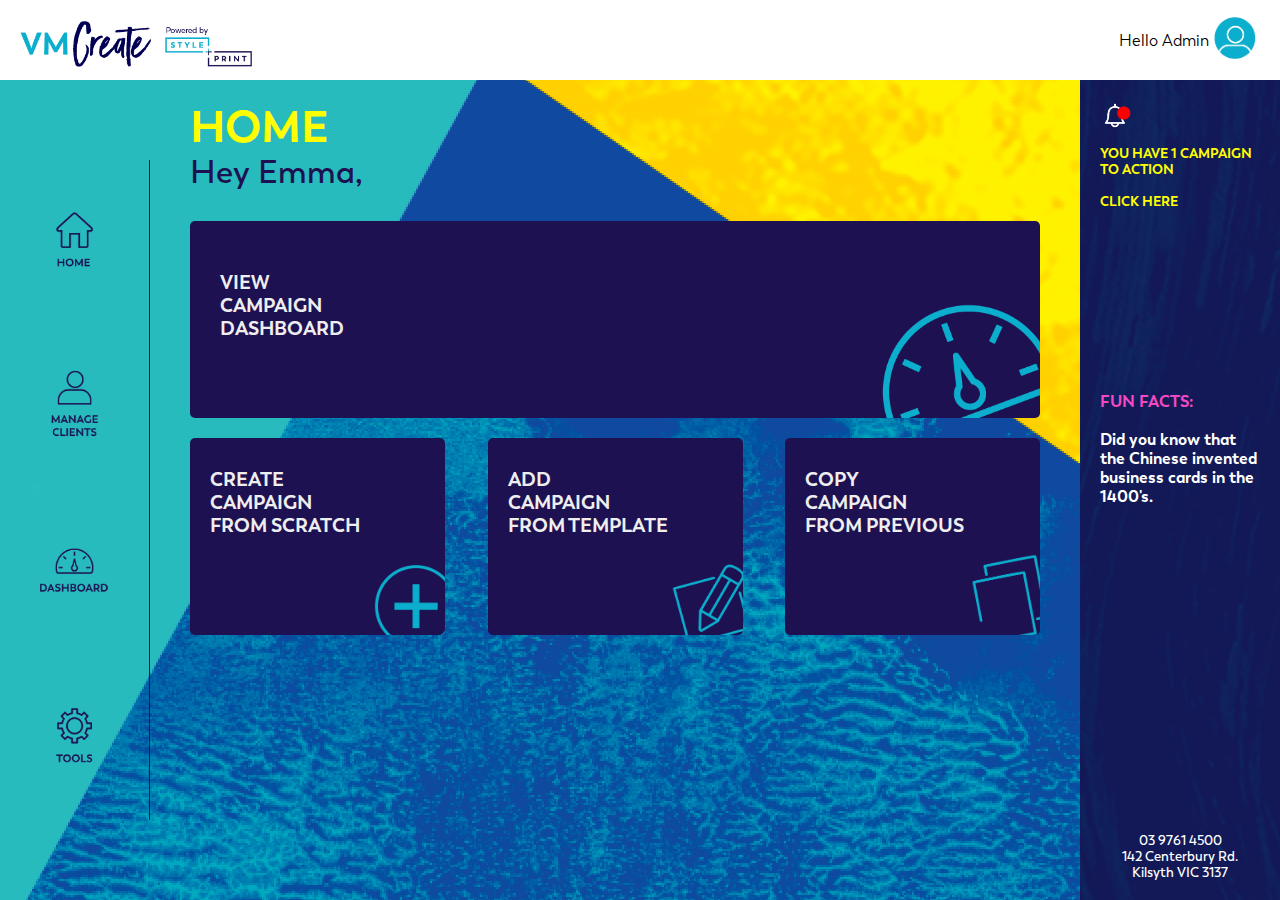
==== commit e11f071c: "chris's feedback improvements" ====
--- a/index.html
+++ b/index.html
@@ -6,14 +6,6 @@
     <title></title>
     <meta name="description" content="" />
     <meta name="viewport" content="width=device-width, initial-scale=1" />
-    <!--
-      <link
-        rel="stylesheet"
-        href="https://stackpath.bootstrapcdn.com/bootstrap/4.5.0/css/bootstrap.min.css"
-        integrity="sha384-9aIt2nRpC12Uk9gS9baDl411NQApFmC26EwAOH8WgZl5MYYxFfc+NcPb1dKGj7Sk"
-        crossorigin="anonymous"
-      />
-    -->
     <link
       rel="stylesheet"
       href="https://cdnjs.cloudflare.com/ajax/libs/font-awesome/5.14.0/css/all.min.css"
@@ -40,7 +32,7 @@
             <div class="left-sidebar-icon">
               <img
                 class="left-sidebar-icon-image left-sidebar-icon-home"
-                src="./images/homeIcon1.png"
+                src="./images/homeIcon2.png"
               />
             </div>
           </a>
@@ -48,7 +40,7 @@
             <div class="left-sidebar-icon">
               <img
                 class="left-sidebar-icon-image"
-                src="./images/clientsIcon1.png"
+                src="./images/clientsIcon2.png"
               />
             </div>
           </a>
@@ -56,7 +48,7 @@
             <div class="left-sidebar-icon">
               <img
                 class="left-sidebar-icon-image"
-                src="./images/dashboardIcon1.png"
+                src="./images/dashboardIcon2.png"
               />
             </div>
           </a>
@@ -64,7 +56,7 @@
             <div class="left-sidebar-icon">
               <img
                 class="left-sidebar-icon-image"
-                src="./images/toolsIcon1.png"
+                src="./images/toolsIcon2.png"
               />
             </div>
           </a>
@@ -134,8 +126,8 @@
           </div>
           <div class="right-bottom">
             <p>
-              03 9761 4500 142<br />
-              Centerbury Rd.<br />
+              03 9761 4500<br />
+              142 Centerbury Rd.<br />
               Kilsyth VIC 3137
             </p>
           </div>
--- a/styles/css/styles.css
+++ b/styles/css/styles.css
@@ -19,8 +19,8 @@
   color: #eee;
 }
 body .home {
-  background: url(/images/backgroundHome.png);
-  background-size: cover;
+  background: url(/images/backgroundHome1.png);
+  background-position: center top 60px;
 }
 body .dashboard {
   background-color: #eee;
@@ -119,7 +119,7 @@
 }
 @media only screen and (max-width: 2214px) and (min-width: 1401px) {
   body .main-container {
-    grid-template-columns: 350px auto 350px;
+    grid-template-columns: 300px auto 300px;
   }
   body .main-container .header-home img {
     max-width: 300px;
@@ -129,17 +129,17 @@
     left: -10px;
   }
   body .main-container .left-sidebar-icon-image {
-    max-width: 35%;
+    max-width: 40%;
     height: auto;
   }
   body .main-container .left-sidebar-icon-home {
-    max-width: 25%;
+    max-width: 40%;
     height: auto;
   }
 }
 @media only screen and (max-width: 1400px) and (min-width: 1025px) {
   body .main-container {
-    grid-template-columns: 200px auto 250px;
+    grid-template-columns: 150px auto 200px;
   }
   body .main-container .header-home img {
     max-width: 300px;
@@ -149,47 +149,15 @@
     left: -10px;
   }
   body .main-container .left-sidebar-icon-image {
-    max-width: 45%;
+    max-width: 60%;
     height: auto;
   }
   body .main-container .left-sidebar-icon-home {
-    max-width: 35%;
-    height: auto;
-  }
-}
-@media only screen and (max-width: 1024px) and (min-width: 769px) {
-  body .main-container {
-    grid-template-columns: 200px auto 200px;
-  }
-  body .main-container .header-home img {
-    max-width: 300px;
-    height: auto;
-    position: absolute;
-    top: 10px;
-    left: -10px;
-  }
-}
-@media only screen and (max-width: 768px) and (min-width: 577px) {
-  body .main-container {
-    grid-template-columns: 175px auto 200px;
-  }
-  body .main-container .header-home img {
-    max-width: 300px;
-    height: auto;
-    position: absolute;
-    top: 10px;
-    left: -10px;
-  }
-  body .main-container .left-sidebar-icon-image {
     max-width: 60%;
     height: auto;
   }
-  body .main-container .left-sidebar-icon-home {
-    max-width: 45%;
-    height: auto;
-  }
-}
-@media only screen and (max-width: 567px) and (min-width: 350px) {
+}
+@media only screen and (max-width: 992px) and (min-width: 577px) {
   body .main-container {
     max-width: 100%;
     height: auto;
@@ -198,15 +166,24 @@
     row-gap: 5%;
     grid-template-areas: "page-header" "left-sidebar" "main" "right-sidebar";
   }
+  body .main-container .dashboard {
+    margin: 0 20px;
+  }
+  body .main-container .dashboard .dashboard-header-container {
+    text-align: center;
+  }
+  body .main-container .main {
+    margin: 10px 10%;
+  }
+  body .main-container .main .main-header-container {
+    text-align: center;
+  }
   body .main-container .header-home img {
-    max-width: 200px;
+    max-width: 35%;
     height: auto;
     position: absolute;
-    top: 20px;
+    top: 1%;
     left: -10px;
-  }
-  body .main-container .header-login span {
-    color: #fff;
   }
   body .main-container .left-sidebar {
     grid-area: left-sidebar;
@@ -217,11 +194,11 @@
     margin: 0;
   }
   body .main-container .left-sidebar .left-sidebar-icon-image {
-    max-width: 85%;
+    max-width: 65%;
     height: auto;
   }
   body .main-container .left-sidebar .left-sidebar-icon-home {
-    max-width: 100%;
+    max-width: 65%;
     height: auto;
   }
   body .main-container .right-sidebar {
@@ -240,24 +217,33 @@
     margin-bottom: 100px;
   }
 }
-@media only screen and (max-width: 349px) and (min-width: 300px) {
+@media only screen and (max-width: 1200px) and (min-width: 993px) {
   body .main-container {
     max-width: 100%;
-    height: auto;
+    height: 140vw;
     grid-template-columns: 100%;
     grid-template-rows: 8% 5% 57% 30%;
     row-gap: 5%;
     grid-template-areas: "page-header" "left-sidebar" "main" "right-sidebar";
   }
+  body .main-container .dashboard {
+    margin: 0 20px;
+  }
+  body .main-container .dashboard .dashboard-header-container {
+    text-align: center;
+  }
+  body .main-container .main {
+    margin: 10px 10%;
+  }
+  body .main-container .main .main-header-container {
+    text-align: center;
+  }
   body .main-container .header-home img {
-    max-width: 200px;
+    max-width: 35%;
     height: auto;
     position: absolute;
-    top: 20px;
+    top: 1%;
     left: -10px;
-  }
-  body .main-container .header-login span {
-    color: #fff;
   }
   body .main-container .left-sidebar {
     grid-area: left-sidebar;
@@ -268,11 +254,11 @@
     margin: 0;
   }
   body .main-container .left-sidebar .left-sidebar-icon-image {
-    max-width: 85%;
+    max-width: 65%;
     height: auto;
   }
   body .main-container .left-sidebar .left-sidebar-icon-home {
-    max-width: 100%;
+    max-width: 65%;
     height: auto;
   }
   body .main-container .right-sidebar {
@@ -291,7 +277,7 @@
     margin-bottom: 100px;
   }
 }
-@media only screen and (max-width: 299px) and (min-width: 100px) {
+@media only screen and (max-width: 576px) and (min-width: 350px) {
   body .main-container {
     max-width: 100%;
     height: auto;
@@ -323,7 +309,109 @@
     height: auto;
   }
   body .main-container .left-sidebar .left-sidebar-icon-home {
+    max-width: 85%;
+    height: auto;
+  }
+  body .main-container .right-sidebar {
+    grid-template-rows: 33.3% 33.3% 33.3%;
+    text-align: center;
+    display: grid;
+    justify-content: center;
+  }
+  body .main-container .right-sidebar .right-top {
+    text-align: center;
+    display: grid;
+    justify-content: center;
+  }
+  body .main-container .right-sidebar .right-middle {
+    margin-top: 40px;
+    margin-bottom: 100px;
+  }
+}
+@media only screen and (max-width: 349px) and (min-width: 300px) {
+  body .main-container {
     max-width: 100%;
+    height: auto;
+    grid-template-columns: 100%;
+    grid-template-rows: 8% 5% 57% 30%;
+    row-gap: 5%;
+    grid-template-areas: "page-header" "left-sidebar" "main" "right-sidebar";
+  }
+  body .main-container .header-home img {
+    max-width: 200px;
+    height: auto;
+    position: absolute;
+    top: 20px;
+    left: -10px;
+  }
+  body .main-container .header-login span {
+    color: #fff;
+  }
+  body .main-container .left-sidebar {
+    grid-area: left-sidebar;
+    display: flex;
+    align-items: baseline;
+    justify-content: space-evenly;
+    padding: 0 30px;
+    margin: 0;
+  }
+  body .main-container .left-sidebar .left-sidebar-icon-image {
+    max-width: 85%;
+    height: auto;
+  }
+  body .main-container .left-sidebar .left-sidebar-icon-home {
+    max-width: 85%;
+    height: auto;
+  }
+  body .main-container .right-sidebar {
+    grid-template-rows: 33.3% 33.3% 33.3%;
+    text-align: center;
+    display: grid;
+    justify-content: center;
+  }
+  body .main-container .right-sidebar .right-top {
+    text-align: center;
+    display: grid;
+    justify-content: center;
+  }
+  body .main-container .right-sidebar .right-middle {
+    margin-top: 40px;
+    margin-bottom: 100px;
+  }
+}
+@media only screen and (max-width: 299px) and (min-width: 100px) {
+  body .main-container {
+    max-width: 100%;
+    height: auto;
+    grid-template-columns: 100%;
+    grid-template-rows: 8% 5% 57% 30%;
+    row-gap: 5%;
+    grid-template-areas: "page-header" "left-sidebar" "main" "right-sidebar";
+  }
+  body .main-container .header-home img {
+    max-width: 200px;
+    height: auto;
+    position: absolute;
+    top: 20px;
+    left: -10px;
+  }
+  body .main-container .header-login span {
+    color: #fff;
+  }
+  body .main-container .left-sidebar {
+    grid-area: left-sidebar;
+    display: flex;
+    align-items: baseline;
+    justify-content: space-evenly;
+    padding: 0 30px;
+    margin: 0;
+  }
+  body .main-container .left-sidebar .left-sidebar-icon-image {
+    max-width: 85%;
+    height: auto;
+  }
+  body .main-container .left-sidebar .left-sidebar-icon-home {
+    max-width: 85%;
     height: auto;
   }
   body .main-container .right-sidebar {
@@ -373,7 +461,7 @@
 .main .box-container {
   margin-top: 30px;
   display: grid;
-  grid-template-columns: repeat(21, 1fr);
+  grid-template-columns: repeat(20, 1fr);
   row-gap: 20px;
 }
 .main .box-container .campaign-dashboard:hover,
@@ -383,7 +471,7 @@
 .main .box-container .campaign-dashboard {
   grid-column: 1/21;
   padding-top: -10rem;
-  padding-bottom: 7rem;
+  padding-bottom: 8rem;
   border-radius: 5px;
   background-color: #1E1151;
   color: #eee;
@@ -405,7 +493,7 @@
   border-radius: 5px;
   background-color: #1E1151;
   color: #eee;
-  padding-bottom: 7rem;
+  padding-bottom: 8rem;
   background-repeat: no-repeat;
   background-position: right -15px bottom -15px;
   background-size: 90px;
@@ -591,8 +679,8 @@
   color: #eee;
 }
 body .home {
-  background: url(/images/backgroundHome.png);
-  background-size: cover;
+  background: url(/images/backgroundHome1.png);
+  background-position: center top 60px;
 }
 body .dashboard {
   background-color: #eee;
@@ -691,7 +779,7 @@
 }
 @media only screen and (max-width: 2214px) and (min-width: 1401px) {
   body .main-container {
-    grid-template-columns: 350px auto 350px;
+    grid-template-columns: 300px auto 300px;
   }
   body .main-container .header-home img {
     max-width: 300px;
@@ -701,17 +789,17 @@
     left: -10px;
   }
   body .main-container .left-sidebar-icon-image {
-    max-width: 35%;
+    max-width: 40%;
     height: auto;
   }
   body .main-container .left-sidebar-icon-home {
-    max-width: 25%;
+    max-width: 40%;
     height: auto;
   }
 }
 @media only screen and (max-width: 1400px) and (min-width: 1025px) {
   body .main-container {
-    grid-template-columns: 200px auto 250px;
+    grid-template-columns: 150px auto 200px;
   }
   body .main-container .header-home img {
     max-width: 300px;
@@ -721,47 +809,15 @@
     left: -10px;
   }
   body .main-container .left-sidebar-icon-image {
-    max-width: 45%;
+    max-width: 60%;
     height: auto;
   }
   body .main-container .left-sidebar-icon-home {
-    max-width: 35%;
-    height: auto;
-  }
-}
-@media only screen and (max-width: 1024px) and (min-width: 769px) {
-  body .main-container {
-    grid-template-columns: 200px auto 200px;
-  }
-  body .main-container .header-home img {
-    max-width: 300px;
-    height: auto;
-    position: absolute;
-    top: 10px;
-    left: -10px;
-  }
-}
-@media only screen and (max-width: 768px) and (min-width: 577px) {
-  body .main-container {
-    grid-template-columns: 175px auto 200px;
-  }
-  body .main-container .header-home img {
-    max-width: 300px;
-    height: auto;
-    position: absolute;
-    top: 10px;
-    left: -10px;
-  }
-  body .main-container .left-sidebar-icon-image {
     max-width: 60%;
     height: auto;
   }
-  body .main-container .left-sidebar-icon-home {
-    max-width: 45%;
-    height: auto;
-  }
-}
-@media only screen and (max-width: 567px) and (min-width: 350px) {
+}
+@media only screen and (max-width: 992px) and (min-width: 577px) {
   body .main-container {
     max-width: 100%;
     height: auto;
@@ -770,15 +826,24 @@
     row-gap: 5%;
     grid-template-areas: "page-header" "left-sidebar" "main" "right-sidebar";
   }
+  body .main-container .dashboard {
+    margin: 0 20px;
+  }
+  body .main-container .dashboard .dashboard-header-container {
+    text-align: center;
+  }
+  body .main-container .main {
+    margin: 10px 10%;
+  }
+  body .main-container .main .main-header-container {
+    text-align: center;
+  }
   body .main-container .header-home img {
-    max-width: 200px;
+    max-width: 35%;
     height: auto;
     position: absolute;
-    top: 20px;
+    top: 1%;
     left: -10px;
-  }
-  body .main-container .header-login span {
-    color: #fff;
   }
   body .main-container .left-sidebar {
     grid-area: left-sidebar;
@@ -789,11 +854,11 @@
     margin: 0;
   }
   body .main-container .left-sidebar .left-sidebar-icon-image {
-    max-width: 85%;
+    max-width: 65%;
     height: auto;
   }
   body .main-container .left-sidebar .left-sidebar-icon-home {
-    max-width: 100%;
+    max-width: 65%;
     height: auto;
   }
   body .main-container .right-sidebar {
@@ -812,24 +877,33 @@
     margin-bottom: 100px;
   }
 }
-@media only screen and (max-width: 349px) and (min-width: 300px) {
+@media only screen and (max-width: 1200px) and (min-width: 993px) {
   body .main-container {
     max-width: 100%;
-    height: auto;
+    height: 140vw;
     grid-template-columns: 100%;
     grid-template-rows: 8% 5% 57% 30%;
     row-gap: 5%;
     grid-template-areas: "page-header" "left-sidebar" "main" "right-sidebar";
   }
+  body .main-container .dashboard {
+    margin: 0 20px;
+  }
+  body .main-container .dashboard .dashboard-header-container {
+    text-align: center;
+  }
+  body .main-container .main {
+    margin: 10px 10%;
+  }
+  body .main-container .main .main-header-container {
+    text-align: center;
+  }
   body .main-container .header-home img {
-    max-width: 200px;
+    max-width: 35%;
     height: auto;
     position: absolute;
-    top: 20px;
+    top: 1%;
     left: -10px;
-  }
-  body .main-container .header-login span {
-    color: #fff;
   }
   body .main-container .left-sidebar {
     grid-area: left-sidebar;
@@ -840,11 +914,11 @@
     margin: 0;
   }
   body .main-container .left-sidebar .left-sidebar-icon-image {
-    max-width: 85%;
+    max-width: 65%;
     height: auto;
   }
   body .main-container .left-sidebar .left-sidebar-icon-home {
-    max-width: 100%;
+    max-width: 65%;
     height: auto;
   }
   body .main-container .right-sidebar {
@@ -863,7 +937,7 @@
     margin-bottom: 100px;
   }
 }
-@media only screen and (max-width: 299px) and (min-width: 100px) {
+@media only screen and (max-width: 576px) and (min-width: 350px) {
   body .main-container {
     max-width: 100%;
     height: auto;
@@ -895,7 +969,7 @@
     height: auto;
   }
   body .main-container .left-sidebar .left-sidebar-icon-home {
-    max-width: 100%;
+    max-width: 85%;
     height: auto;
   }
   body .main-container .right-sidebar {
@@ -914,22 +988,280 @@
     margin-bottom: 100px;
   }
 }
-
-@font-face {
-  font-family: Trenda-Regular;
-  src: url(/fonts/Trenda-Regular.otf);
-}
-@font-face {
+@media only screen and (max-width: 349px) and (min-width: 300px) {
+  body .main-container {
+    max-width: 100%;
+    height: auto;
+    grid-template-columns: 100%;
+    grid-template-rows: 8% 5% 57% 30%;
+    row-gap: 5%;
+    grid-template-areas: "page-header" "left-sidebar" "main" "right-sidebar";
+  }
+  body .main-container .header-home img {
+    max-width: 200px;
+    height: auto;
+    position: absolute;
+    top: 20px;
+    left: -10px;
+  }
+  body .main-container .header-login span {
+    color: #fff;
+  }
+  body .main-container .left-sidebar {
+    grid-area: left-sidebar;
+    display: flex;
+    align-items: baseline;
+    justify-content: space-evenly;
+    padding: 0 30px;
+    margin: 0;
+  }
+  body .main-container .left-sidebar .left-sidebar-icon-image {
+    max-width: 85%;
+    height: auto;
+  }
+  body .main-container .left-sidebar .left-sidebar-icon-home {
+    max-width: 85%;
+    height: auto;
+  }
+  body .main-container .right-sidebar {
+    grid-template-rows: 33.3% 33.3% 33.3%;
+    text-align: center;
+    display: grid;
+    justify-content: center;
+  }
+  body .main-container .right-sidebar .right-top {
+    text-align: center;
+    display: grid;
+    justify-content: center;
+  }
+  body .main-container .right-sidebar .right-middle {
+    margin-top: 40px;
+    margin-bottom: 100px;
+  }
+}
+@media only screen and (max-width: 299px) and (min-width: 100px) {
+  body .main-container {
+    max-width: 100%;
+    height: auto;
+    grid-template-columns: 100%;
+    grid-template-rows: 8% 5% 57% 30%;
+    row-gap: 5%;
+    grid-template-areas: "page-header" "left-sidebar" "main" "right-sidebar";
+  }
+  body .main-container .header-home img {
+    max-width: 200px;
+    height: auto;
+    position: absolute;
+    top: 20px;
+    left: -10px;
+  }
+  body .main-container .header-login span {
+    color: #fff;
+  }
+  body .main-container .left-sidebar {
+    grid-area: left-sidebar;
+    display: flex;
+    align-items: baseline;
+    justify-content: space-evenly;
+    padding: 0 30px;
+    margin: 0;
+  }
+  body .main-container .left-sidebar .left-sidebar-icon-image {
+    max-width: 85%;
+    height: auto;
+  }
+  body .main-container .left-sidebar .left-sidebar-icon-home {
+    max-width: 85%;
+    height: auto;
+  }
+  body .main-container .right-sidebar {
+    grid-template-rows: 33.3% 33.3% 33.3%;
+    text-align: center;
+    display: grid;
+    justify-content: center;
+  }
+  body .main-container .right-sidebar .right-top {
+    text-align: center;
+    display: grid;
+    justify-content: center;
+  }
+  body .main-container .right-sidebar .right-middle {
+    margin-top: 40px;
+    margin-bottom: 100px;
+  }
+}
+
+[data-ml-modal] {
+  position: fixed;
+  top: 0;
+  bottom: 0;
+  left: 0;
+  right: 0;
+  overflow-x: hidden;
+  overflow-y: auto;
+  -webkit-overflow-scrolling: touch;
+  z-index: 999;
+  width: 0;
+  height: 0;
+  opacity: 0;
+}
+
+[data-ml-modal]:target {
+  width: auto;
+  height: auto;
+  opacity: 1;
+  -webkit-transition: opacity 1s ease;
+  transition: opacity 1s ease;
+}
+
+[data-ml-modal]:target .modal-overlay {
+  position: fixed;
+  top: 0;
+  bottom: 0;
+  left: 0;
+  right: 0;
+  cursor: pointer;
+  background-color: #000;
+  background-color: rgba(0, 0, 0, 0.7);
+  z-index: 1;
+}
+
+[data-ml-modal] .modal-dialog {
+  border-radius: 6px;
+  box-shadow: 0 11px 15px -7px rgba(0, 0, 0, 0.2), 0 24px 38px 3px rgba(0, 0, 0, 0.14), 0 9px 46px 8px rgba(0, 0, 0, 0.12);
+  position: relative;
+  width: 40%;
+  margin: 5% auto;
+  max-width: 660px;
+  max-height: 100%;
+  overflow-x: hidden;
+  overflow-y: auto;
+  z-index: 2;
+}
+
+.modal-dialog-lg {
+  max-width: 820px !important;
+}
+
+[data-ml-modal] .modal-dialog > h3 {
+  background-color: #0BAECD;
+  border-bottom: 1px solid #b3b3b3;
+  font-size: 24px;
+  font-weight: 400;
+  margin: 0;
+  padding: 0.8em 56px 0.8em 27px;
+  color: #eee;
   font-family: Trenda-Bold;
-  src: url(/fonts/Trenda-Bold.otf);
-}
-@font-face {
+}
+[data-ml-modal] .modal-dialog > h3 span {
+  font-family: Black-Diamond;
+}
+
+[data-ml-modal] .modal-content {
+  background: #fff;
+  text-align: center;
+  padding: 0 20px;
+}
+[data-ml-modal] .modal-content img {
+  width: 200px;
+  height: auto;
+}
+[data-ml-modal] .modal-content h3 {
+  color: #0BAECD;
+  font-size: 24px;
   font-family: Trenda-Semibold;
-  src: url(/fonts/Trenda-Semibold.otf);
-}
-@font-face {
-  font-family: Black-Diamond;
-  src: url(/fonts/Black-Diamond.ttf);
+}
+[data-ml-modal] .modal-content p {
+  color: #020052;
+  font-family: Trenda-Semibold;
+  padding: 25px;
+}
+[data-ml-modal] .modal-content .modal-button-container {
+  display: flex;
+  align-items: center;
+  justify-content: center;
+  padding: 20px 0 0 0;
+}
+[data-ml-modal] .modal-content .modal-button-container .modal-button {
+  padding: 10px 30px;
+  text-transform: uppercase;
+  font-family: Trenda-Bold;
+  border-radius: 3px;
+}
+[data-ml-modal] .modal-content .modal-button-container .modal-button-approve {
+  background-color: #020052;
+  margin-right: 2%;
+}
+[data-ml-modal] .modal-content .modal-button-container .modal-button-cancel {
+  background-color: grey;
+  margin-left: 2%;
+}
+[data-ml-modal] .modal-content .modal-button-container .modal-button:hover {
+  filter: brightness(110%);
+}
+
+[data-ml-modal] .modal-close {
+  position: absolute;
+  top: 18px;
+  right: 13px;
+  color: #eee;
+  background-color: #1E1151;
+  border-radius: 50%;
+  height: 30px;
+  width: 30px;
+  font-size: 36px;
+  line-height: 28px;
+  text-align: center;
+  -webkit-transition: all 0.3s ease-in-out;
+  transition: all 0.3s ease-in-out;
+}
+
+[data-ml-modal] .modal-close:hover {
+  background-color: #eee;
+  color: #1E1151;
+  cursor: pointer;
+}
+
+[data-ml-modal] p:first-child,
+[data-ml-modal] p:last-child {
+  margin: 0;
+}
+
+@media only screen and (min-width: 1400px) {
+  [data-ml-modal] .modal-dialog {
+    width: 40%;
+    margin: 10% auto;
+  }
+}
+@media only screen and (max-width: 1024px) and (min-width: 577px) {
+  [data-ml-modal] .modal-dialog {
+    width: 60%;
+    margin: 30% auto;
+  }
+}
+@media only screen and (max-width: 576px) {
+  [data-ml-modal] .modal-dialog {
+    width: 90%;
+    margin: 40% auto;
+  }
+}
+@media only screen and (max-width: 576px) and (min-width: 350px) {
+  [data-ml-modal] .modal-dialog {
+    width: 90%;
+    margin: 20% auto;
+  }
+}
+@media only screen and (max-width: 349px) and (min-width: 300px) {
+  [data-ml-modal] .modal-dialog {
+    width: 100%;
+    margin: 10% auto;
+  }
+}
+@media only screen and (max-width: 299px) and (min-width: 100px) {
+  [data-ml-modal] .modal-dialog {
+    width: 100%;
+    margin: 10% auto;
+  }
 }
 .dashboard .dashboard-header-container {
   margin-top: 20px;
@@ -949,15 +1281,17 @@
   justify-content: space-between;
 }
 .dashboard .dashboard-secondary-header .dashboard-secondary-list-item {
-  margin-right: 6%;
   cursor: pointer;
+  padding: 0 10px;
+}
+.dashboard .dashboard-secondary-header .dashboard-secondary-list-item:hover {
+  color: grey;
 }
 .dashboard .dashboard-secondary-header .add-table-item img {
   width: 50px;
   height: 50px;
 }
 .dashboard .dashboard-secondary-header .dropdown {
-  float: left;
   overflow: hidden;
 }
 .dashboard .dashboard-secondary-header .dropdown:hover .dropdown-content {
@@ -988,13 +1322,13 @@
 .dashboard .dashboard-secondary-header .dropdown .dropdown-content a {
   float: none;
   color: black;
-  padding: 12px 16px;
-  text-decoration: none;
+  padding: 10px 16px;
   display: block;
-  text-align: left;
+  border-radius: 3px;
 }
 .dashboard .dashboard-secondary-header .dropdown .dropdown-content a:hover {
   background-color: #0BAECD;
+  border-radius: 3px;
 }
 .dashboard .table-container {
   margin-top: 10px;
@@ -1072,18 +1406,65 @@
 .dashboard .table-container .grid-table-cell-1 {
   text-align: center;
 }
-.dashboard .table-container .grid-table-cell-2, .dashboard .table-container .grid-table-cell-3, .dashboard .table-container .grid-table-cell-4 {
+.dashboard .table-container .grid-table-cell-2, .dashboard .table-container .grid-table-cell-3 {
   display: flex;
   align-items: center;
   justify-content: space-evenly;
-  text-align: center;
+}
+.dashboard .table-container .grid-table-cell-4 .progress-top {
+  text-align: left;
+  position: relative;
+  top: 15%;
+  left: 15%;
+  max-width: 70%;
+  font-size: 14px;
+  font-family: Trenda-Semibold;
+}
+.dashboard .table-container .grid-table-cell-4 .progress-bottom {
+  text-align: left;
+  position: relative;
+  top: -15%;
+  left: 15%;
+  max-width: 70%;
+  font-size: 13px;
+  font-family: Trenda-Regular;
+}
+.dashboard .table-container .grid-table-cell-4 .progress {
+  margin: 20px auto;
+  padding: 0;
+  width: 70%;
+  height: 16px;
+  overflow: hidden;
+  background: #e5e5e5;
+  border-radius: 4px;
+}
+.dashboard .table-container .grid-table-cell-4 .progress .bar {
+  position: relative;
+  border-radius: 8px;
+  float: left;
+  min-width: 1%;
+  height: 100%;
+  background: linear-gradient(70deg, #1e1151 5%, #0baecd 25%, #7aa0ff 85%, #02cec9 100%);
+}
+.dashboard .table-container .grid-table-cell-4 .progress .bar .percent {
+  position: absolute;
+  top: 50%;
+  left: 50%;
+  transform: translate(-50%, -50%);
+  margin: 0;
+  font-family: tahoma, arial, helvetica;
+  font-size: 12px;
+  color: white;
 }
 .dashboard .table-container .grid-table-cell:not(:last-child) {
   border-right: 1px solid #ddd;
 }
-@media only screen and (max-width: 576px) {
+@media only screen and (max-width: 1024px) and (min-width: 100px) {
   .dashboard .dashboard-header-container {
     text-align: center;
+  }
+  .dashboard .dashboard-header-container .dashboard-secondary-header {
+    justify-content: center;
   }
 }
 
